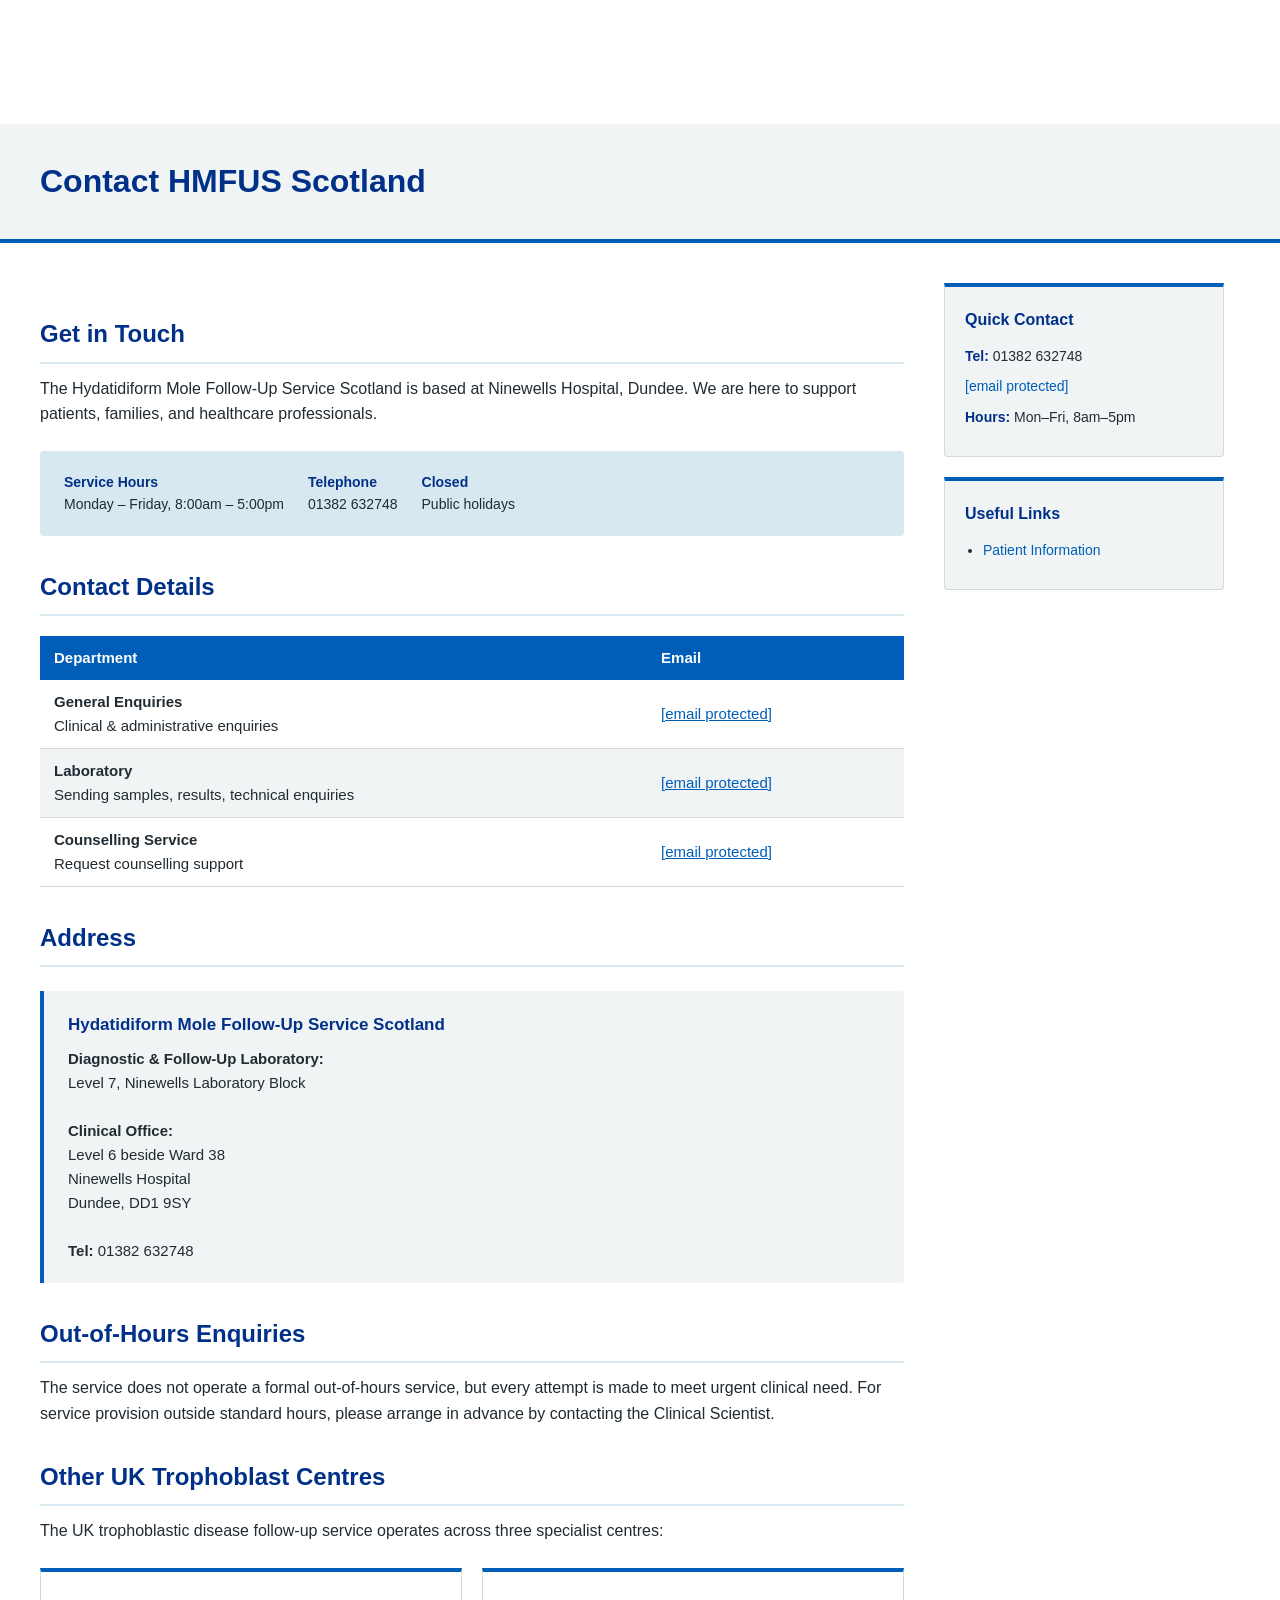
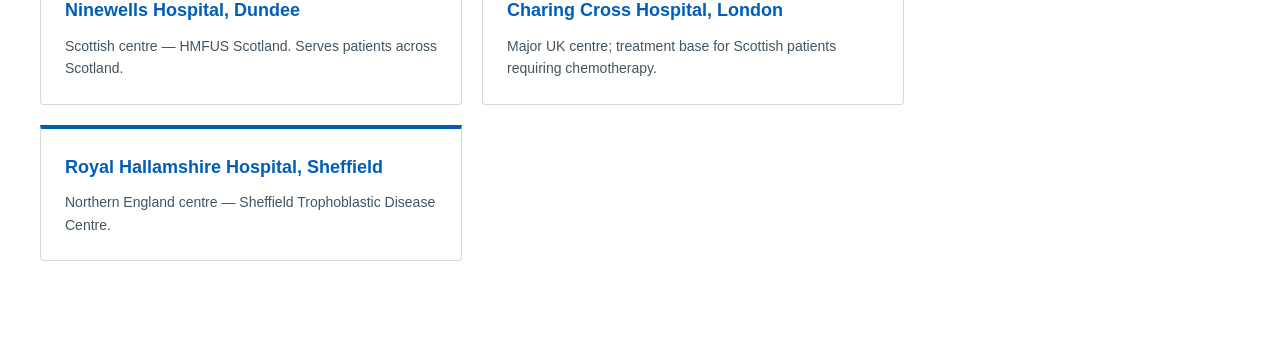
==== contact.html @ 02641c84 "Add files via upload" ====
<!DOCTYPE html>
<html lang="en">
<head>
  <meta charset="UTF-8">
  <meta name="viewport" content="width=device-width, initial-scale=1.0">
  <title>Contact Us – HMFUS Scotland</title>
  <link rel="stylesheet" href="style.css">
</head>
<body>

<div id="nhs-header-placeholder" data-page="contact.html"></div>

<div class="nhs-page-header">
  <div class="nhs-page-header__inner">
    <h1>Contact HMFUS Scotland</h1>
  </div>
</div>

<main>
  <div class="nhs-main nhs-main--two-col">

    <div>

      <h2>Get in Touch</h2>
      <p>The Hydatidiform Mole Follow-Up Service Scotland is based at Ninewells Hospital, Dundee. We are here to support patients, families, and healthcare professionals.</p>

      <div class="nhs-info-strip">
        <div class="nhs-info-strip__item"><strong>Service Hours</strong>Monday – Friday, 8:00am – 5:00pm</div>
        <div class="nhs-info-strip__item"><strong>Telephone</strong>01382 632748</div>
        <div class="nhs-info-strip__item"><strong>Closed</strong>Public holidays</div>
      </div>

      <h2>Contact Details</h2>

      <table class="nhs-table">
        <thead><tr><th>Department</th><th>Email</th></tr></thead>
        <tbody>
          <tr>
            <td><strong>General Enquiries</strong><br>Clinical &amp; administrative enquiries</td>
            <td><a href="/cdn-cgi/l/email-protection#6632273f480e0b090a03150509120a07080226080e154815050912" style="color:var(--nhs-blue)"><span class="__cf_email__" data-cfemail="3763766e195f5a585b52445458435b56595377595f441944545843">[email&#160;protected]</span></a></td>
          </tr>
          <tr>
            <td><strong>Laboratory</strong><br>Sending samples, results, technical enquiries</td>
            <td><a href="/cdn-cgi/l/email-protection#8efaeff7a0e6e3e8fbfde2efece1fceffae1fcf7cee0e6fda0fdede1fa" style="color:var(--nhs-blue)"><span class="__cf_email__" data-cfemail="e89c8991c680858e9d9b84898a879a899c879a91a886809bc69b8b879c">[email&#160;protected]</span></a></td>
          </tr>
          <tr>
            <td><strong>Counselling Service</strong><br>Request counselling support</td>
            <td><a href="/cdn-cgi/l/email-protection#0470657d2a696b6861676b716a77446a6c772a77676b70" style="color:var(--nhs-blue)"><span class="__cf_email__" data-cfemail="1c687d6532717370797f7369726f5c72746f326f7f7368">[email&#160;protected]</span></a></td>
          </tr>
        </tbody>
      </table>

      <h2>Address</h2>
      <div class="nhs-callout">
        <h4>Hydatidiform Mole Follow-Up Service Scotland</h4>
        <p>
          <strong>Diagnostic &amp; Follow-Up Laboratory:</strong><br>
          Level 7, Ninewells Laboratory Block<br><br>
          <strong>Clinical Office:</strong><br>
          Level 6 beside Ward 38<br>
          Ninewells Hospital<br>
          Dundee, DD1 9SY<br><br>
          <strong>Tel:</strong> 01382 632748
        </p>
      </div>

      <h2>Out-of-Hours Enquiries</h2>
      <p>The service does not operate a formal out-of-hours service, but every attempt is made to meet urgent clinical need. For service provision outside standard hours, please arrange in advance by contacting the Clinical Scientist.</p>

      <h2>Other UK Trophoblast Centres</h2>
      <p>The UK trophoblastic disease follow-up service operates across three specialist centres:</p>

      <div class="nhs-card-grid">
        <div class="nhs-card">
          <h3>Ninewells Hospital, Dundee</h3>
          <p>Scottish centre — HMFUS Scotland. Serves patients across Scotland.</p>
        </div>
        <div class="nhs-card">
          <h3>Charing Cross Hospital, London</h3>
          <p>Major UK centre; treatment base for Scottish patients requiring chemotherapy.</p>
        </div>
        <div class="nhs-card">
          <h3>Royal Hallamshire Hospital, Sheffield</h3>
          <p>Northern England centre — Sheffield Trophoblastic Disease Centre.</p>
        </div>
      </div>

    </div>

    <!-- SIDEBAR -->
    <aside class="nhs-sidebar">
      <div class="nhs-sidebar-box">
        <h3>Quick Contact</h3>
        <p><strong>Tel:</strong> 01382 632748</p>
        <p><a href="/cdn-cgi/l/email-protection#b1e5f0e89fd9dcdeddd4c2d2dec5ddd0dfd5f1dfd9c29fc2d2dec5"><span class="__cf_email__" data-cfemail="bfebfee691d7d2d0d3daccdcd0cbd3ded1dbffd1d7cc91ccdcd0cb">[email&#160;protected]</span></a></p>
        <p><strong>Hours:</strong> Mon–Fri, 8am–5pm</p>
      </div>
      <div class="nhs-sidebar-box">
        <h3>Useful Links</h3>
        <ul>
          <li><a href="patients.html">Patient Information</a></li>
---- style.css ----
/* NHS-style design for HMFUS */
:root {
  --nhs-blue: #005eb8;
  --nhs-dark-blue: #003087;
  --nhs-mid-blue: #0072ce;
  --nhs-light-blue: #d8e8f0;
  --nhs-green: #007f3b;
  --nhs-white: #ffffff;
  --nhs-pale-grey: #f0f4f5;
  --nhs-mid-grey: #aeb7bd;
  --nhs-dark-grey: #425563;
  --nhs-black: #212b32;
  --font: 'Frutiger', 'Arial', sans-serif;
}

* { box-sizing: border-box; margin: 0; padding: 0; }

body {
  font-family: var(--font);
  font-size: 16px;
  line-height: 1.6;
  color: var(--nhs-black);
  background: var(--nhs-white);
  padding-top: 124px; /* clears fixed hero banner + nav */
}

/* ── FIXED HEADER WRAPPER (all pages) ── */
#nhs-header-placeholder {
  position: fixed;
  top: 0;
  left: 0;
  right: 0;
  z-index: 1000;
  box-shadow: 0 2px 8px rgba(0,0,0,0.2);
}

/* ── HERO BANNER (shared across all pages) ── */
.nhs-hero-banner {
  background: var(--nhs-blue);
  color: white;
}
.nhs-hero-banner__inner {
  max-width: 1400px;
  margin: 0 auto;
  padding: 12px 24px;
  display: flex;
  align-items: center;
  gap: 20px;
}
.nhs-hero-banner__logo img {
  height: 52px;
  background: white;
  padding: 6px 10px;
  border-radius: 4px;
}
.nhs-hero-banner__title {
  display: block;
  font-size: 18px;
  font-weight: 700;
  color: white;
  text-decoration: none;
  line-height: 1.2;
  margin-bottom: 3px;
}
.nhs-hero-banner__title:hover { text-decoration: underline; }
.nhs-hero-banner__text p {
  font-size: 13px;
  opacity: 0.85;
  margin: 0;
}
.nhs-hero-banner__contact {
  margin-left: auto;
  text-align: right;
  font-size: 13px;
  opacity: 0.9;
  white-space: nowrap;
}
.nhs-hero-banner__contact a { color: white; text-decoration: none; }
.nhs-hero-banner__contact a:hover { text-decoration: underline; }

/* ── NAV ── */
.nhs-nav {
  background: var(--nhs-dark-blue);
}
.nhs-nav__inner {
  max-width: 1200px;
  margin: 0 auto;
  padding: 0 24px;
  display: flex;
  flex-wrap: wrap;
  gap: 0;
}
.nhs-nav a {
  color: white;
  text-decoration: none;
  font-size: 15px;
  font-weight: 600;
  padding: 12px 16px;
  display: inline-block;
  border-bottom: 4px solid transparent;
  transition: background 0.15s, border-color 0.15s;
}
.nhs-nav a:hover {
  background: rgba(255,255,255,0.1);
  border-bottom-color: rgba(255,255,255,0.5);
}
.nhs-nav a.active {
  background: rgba(255,255,255,0.15);
  border-bottom-color: white;
}

/* Sub-nav for inner pages */
.nhs-subnav {
  background: var(--nhs-light-blue);
  border-bottom: 2px solid var(--nhs-blue);
}
/* Pages with a subnav need extra padding to clear it (~44px subnav height) */
.nhs-subnav + .nhs-breadcrumb,
.nhs-subnav ~ .nhs-breadcrumb {
  margin-top: 44px;
}
.nhs-subnav__inner {
  max-width: 1200px;
  margin: 0 auto;
  padding: 0 24px;
  display: flex;
  flex-wrap: wrap;
}
.nhs-subnav a {
  color: var(--nhs-dark-blue);
  text-decoration: none;
  font-size: 14px;
  font-weight: 600;
  padding: 10px 14px;
  display: inline-block;
  border-bottom: 3px solid transparent;
}
.nhs-subnav a:hover { border-bottom-color: var(--nhs-blue); }
.nhs-subnav a.active { border-bottom-color: var(--nhs-blue); color: var(--nhs-blue); }

/* ── HERO BANNER ── */
.nhs-hero {
  background: var(--nhs-blue);
  color: white;
  padding: 48px 24px;
}
.nhs-hero__inner {
  max-width: 1200px;
  margin: 0 auto;
  display: grid;
  grid-template-columns: 1fr auto;
  gap: 32px;
  align-items: center;
}
.nhs-hero h1 {
  font-size: 36px;
  font-weight: 700;
  line-height: 1.2;
  margin-bottom: 12px;
}
.nhs-hero p {
  font-size: 18px;
  opacity: 0.9;
  max-width: 600px;
}
.nhs-hero__logo-box img {
  max-width: 240px;
  background: white;
  padding: 12px;
  border-radius: 4px;
}

/* ── PAGE CONTENT ── */
.nhs-page-header {
  background: var(--nhs-pale-grey);
  border-bottom: 4px solid var(--nhs-blue);
  padding: 32px 24px;
}
.nhs-page-header__inner {
  max-width: 1200px;
  margin: 0 auto;
}
.nhs-page-header h1 {
  font-size: 32px;
  color: var(--nhs-dark-blue);
  font-weight: 700;
}

.nhs-breadcrumb {
  background: var(--nhs-white);
  border-bottom: 1px solid #d8d8d8;
  padding: 8px 24px;
  font-size: 14px;
}
.nhs-breadcrumb__inner {
  max-width: 1200px;
  margin: 0 auto;
}
.nhs-breadcrumb a { color: var(--nhs-blue); text-decoration: none; }
.nhs-breadcrumb a:hover { text-decoration: underline; }
.nhs-breadcrumb span { color: var(--nhs-dark-grey); margin: 0 6px; }

/* ── MAIN LAYOUT ── */
.nhs-main {
  max-width: 1200px;
  margin: 0 auto;
  padding: 40px 16px 64px 0;
}
.nhs-main--two-col {
  display: grid;
  grid-template-columns: 1fr 280px;
  gap: 40px;
}
.nhs-sidebar {
  position: sticky;
  top: 24px;
  align-self: start;
}

/* ── CONTENT ELEMENTS ── */
.nhs-main h2 {
  font-size: 24px;
  color: var(--nhs-dark-blue);
  font-weight: 700;
  margin: 32px 0 12px;
  padding-bottom: 8px;
  border-bottom: 2px solid var(--nhs-light-blue);
}
.nhs-main h3 {
  font-size: 20px;
  color: var(--nhs-dark-blue);
  font-weight: 700;
  margin: 24px 0 10px;
}
.nhs-main h4 {
  font-size: 17px;
  font-weight: 700;
  margin: 20px 0 8px;
}
.nhs-main p { margin-bottom: 16px; }
.nhs-main ul, .nhs-main ol {
  margin: 0 0 16px 24px;
}
.nhs-main li { margin-bottom: 6px; }

/* ── CARDS ── */
.nhs-card-grid {
  display: grid;
  grid-template-columns: repeat(auto-fill, minmax(280px, 1fr));
  gap: 20px;
  margin: 24px 0;
}
.nhs-card {
  background: var(--nhs-white);
  border: 1px solid #d8d8d8;
  border-top: 4px solid var(--nhs-blue);
  padding: 24px;
  border-radius: 0 0 4px 4px;
  text-decoration: none;
  color: inherit;
  display: block;
  transition: box-shadow 0.2s;
}
.nhs-card:hover { box-shadow: 0 4px 16px rgba(0,0,0,0.12); }
.nhs-card h3 {
  color: var(--nhs-blue);
  font-size: 18px;
  margin: 0 0 10px;
  border: none;
  padding: 0;
}
.nhs-card p { font-size: 14px; margin: 0; color: var(--nhs-dark-grey); }
.nhs-card .nhs-card__arrow {
  display: inline-block;
  margin-top: 12px;
  color: var(--nhs-blue);
  font-weight: 700;
  font-size: 14px;
}
.nhs-card__icon {
  width: 40px;
  height: 40px;
  background: var(--nhs-light-blue);
  border-radius: 50%;
  display: flex;
  align-items: center;
  justify-content: center;
  margin-bottom: 16px;
  font-size: 20px;
}

/* ── CALLOUT BOXES ── */
.nhs-callout {
  background: var(--nhs-pale-grey);
  border-left: 4px solid var(--nhs-blue);
  padding: 20px 24px;
  margin: 24px 0;
  border-radius: 0 4px 4px 0;
}
.nhs-callout--green { border-left-color: var(--nhs-green); }
.nhs-callout--yellow { border-left-color: #ffb81c; }
.nhs-callout h4 { margin: 0 0 8px; color: var(--nhs-dark-blue); }
.nhs-callout p { margin: 0; font-size: 15px; }

/* ── INFO STRIP ── */
.nhs-info-strip {
  background: var(--nhs-light-blue);
  padding: 20px 24px;
  margin: 24px 0;
  border-radius: 4px;
  display: flex;
  gap: 24px;
  flex-wrap: wrap;
}
.nhs-info-strip__item {
  font-size: 14px;
}
.nhs-info-strip__item strong { display: block; color: var(--nhs-dark-blue); }

/* ── TABLE ── */
.nhs-table { width: 100%; border-collapse: collapse; margin: 20px 0; font-size: 15px; }
.nhs-table th {
  background: var(--nhs-blue);
  color: white;
  text-align: left;
  padding: 10px 14px;
  font-weight: 600;
}
.nhs-table td { padding: 10px 14px; border-bottom: 1px solid #d8d8d8; }
.nhs-table tr:nth-child(even) td { background: var(--nhs-pale-grey); }

/* ── IMAGES ── */
.nhs-image-block {
  margin: 24px 0;
  text-align: center;
}
.nhs-image-block img {
  max-width: 100%;
  border: 1px solid #d8d8d8;
  border-radius: 4px;
}
.nhs-image-block figcaption {
  font-size: 13px;
  color: var(--nhs-dark-grey);
  margin-top: 8px;
  font-style: italic;
}
.nhs-image-row {
  display: flex;
  gap: 16px;
  margin: 24px 0;
  justify-content: center;
  flex-wrap: wrap;
}
.nhs-image-row figure {
  flex: 1;
  min-width: 220px;
  max-width: 320px;
  text-align: center;
}
.nhs-image-row img {
  width: 100%;
  border: 1px solid #d8d8d8;
  border-radius: 4px;
}
.nhs-image-row figcaption { font-size: 13px; color: var(--nhs-dark-grey); font-style: italic; margin-top: 6px; }

/* ── SIDEBAR WIDGETS ── */
.nhs-sidebar-box {
  background: var(--nhs-pale-grey);
  border: 1px solid #d8d8d8;
  border-top: 4px solid var(--nhs-blue);
  padding: 20px;
  margin-bottom: 20px;
  border-radius: 0 0 4px 4px;
}
.nhs-sidebar-box h3 {
  font-size: 16px;
  color: var(--nhs-dark-blue);
  margin: 0 0 12px;
  border: none;
  padding: 0;
}
.nhs-sidebar-box ul { margin: 0; padding-left: 18px; }
.nhs-sidebar-box li { font-size: 14px; margin-bottom: 8px; }
.nhs-sidebar-box a { color: var(--nhs-blue); text-decoration: none; }
.nhs-sidebar-box a:hover { text-decoration: underline; }
.nhs-sidebar-box p { font-size: 14px; margin-bottom: 8px; }
.nhs-sidebar-box strong { color: var(--nhs-dark-blue); }

/* ── FAQ ACCORDION ── */
.nhs-faq { margin: 16px 0; }
.nhs-faq details {
  border: 1px solid #d8d8d8;
  border-radius: 4px;
  margin-bottom: 8px;
  overflow: hidden;
}
.nhs-faq summary {
  background: var(--nhs-pale-grey);
  padding: 14px 20px;
  cursor: pointer;
  font-weight: 600;
  font-size: 15px;
  color: var(--nhs-dark-blue);
  list-style: none;
  display: flex;
  justify-content: space-between;
  align-items: center;
}
.nhs-faq summary::after { content: '+'; font-size: 20px; color: var(--nhs-blue); }
.nhs-faq details[open] summary::after { content: '−'; }
.nhs-faq summary:hover { background: var(--nhs-light-blue); }
.nhs-faq .faq-answer { padding: 16px 20px; font-size: 15px; }
.nhs-faq .faq-answer p { margin-bottom: 10px; }
.nhs-faq .faq-answer ul { padding-left: 20px; }

/* ── PAGE-ON-PAGE NAV ── */
.nhs-contents {
  background: var(--nhs-pale-grey);
  border: 1px solid #d8d8d8;
  padding: 20px 24px;
  margin-bottom: 32px;
  border-radius: 4px;
  display: inline-block;
  min-width: 280px;
}
.nhs-contents h2 { font-size: 16px; margin: 0 0 10px; border: none; padding: 0; }
.nhs-contents ol { padding-left: 20px; margin: 0; }
.nhs-contents li { font-size: 14px; margin-bottom: 5px; }
.nhs-contents a { color: var(--nhs-blue); text-decoration: none; }
.nhs-contents a:hover { text-decoration: underline; }

/* ── FOOTER ── */
.nhs-footer {
  background: var(--nhs-dark-blue);
  color: white;
  padding: 40px 24px 24px;
  margin-top: 0;
}
.nhs-footer__inner {
  max-width: 1200px;
  margin: 0 auto;
  display: grid;
  grid-template-columns: repeat(auto-fill, minmax(220px, 1fr));
  gap: 32px;
  margin-bottom: 32px;
}
.nhs-footer h4 { font-size: 14px; text-transform: uppercase; letter-spacing: 0.05em; opacity: 0.7; margin-bottom: 12px; }
.nhs-footer p { font-size: 14px; opacity: 0.85; line-height: 1.6; margin-bottom: 6px; }
.nhs-footer a { color: white; font-size: 14px; text-decoration: none; opacity: 0.85; display: block; margin-bottom: 6px; }
.nhs-footer a:hover { opacity: 1; text-decoration: underline; }
.nhs-footer__bottom {
  border-top: 1px solid rgba(255,255,255,0.2);
  padding-top: 16px;
  font-size: 13px;
  opacity: 0.6;
  max-width: 1200px;
  margin: 0 auto;
}

/* ── TAGS ── */
.nhs-tag {
  display: inline-block;
  background: var(--nhs-blue);
  color: white;
  font-size: 12px;
  font-weight: 700;
  padding: 2px 10px;
  border-radius: 2px;
  text-transform: uppercase;
  letter-spacing: 0.05em;
  margin-right: 8px;
}
.nhs-tag--green { background: var(--nhs-green); }

/* ── RESPONSIVE ── */
@media (max-width: 768px) {
  .nhs-hero__inner { grid-template-columns: 1fr; }
  .nhs-hero__logo-box { display: none; }
  .nhs-main--two-col { grid-template-columns: 1fr; }
  .nhs-sidebar { position: static; }
  .nhs-hero h1 { font-size: 26px; }
  .nhs-header__inner { flex-direction: column; align-items: flex-start; }
  .nhs-header__contact { text-align: left; }
}
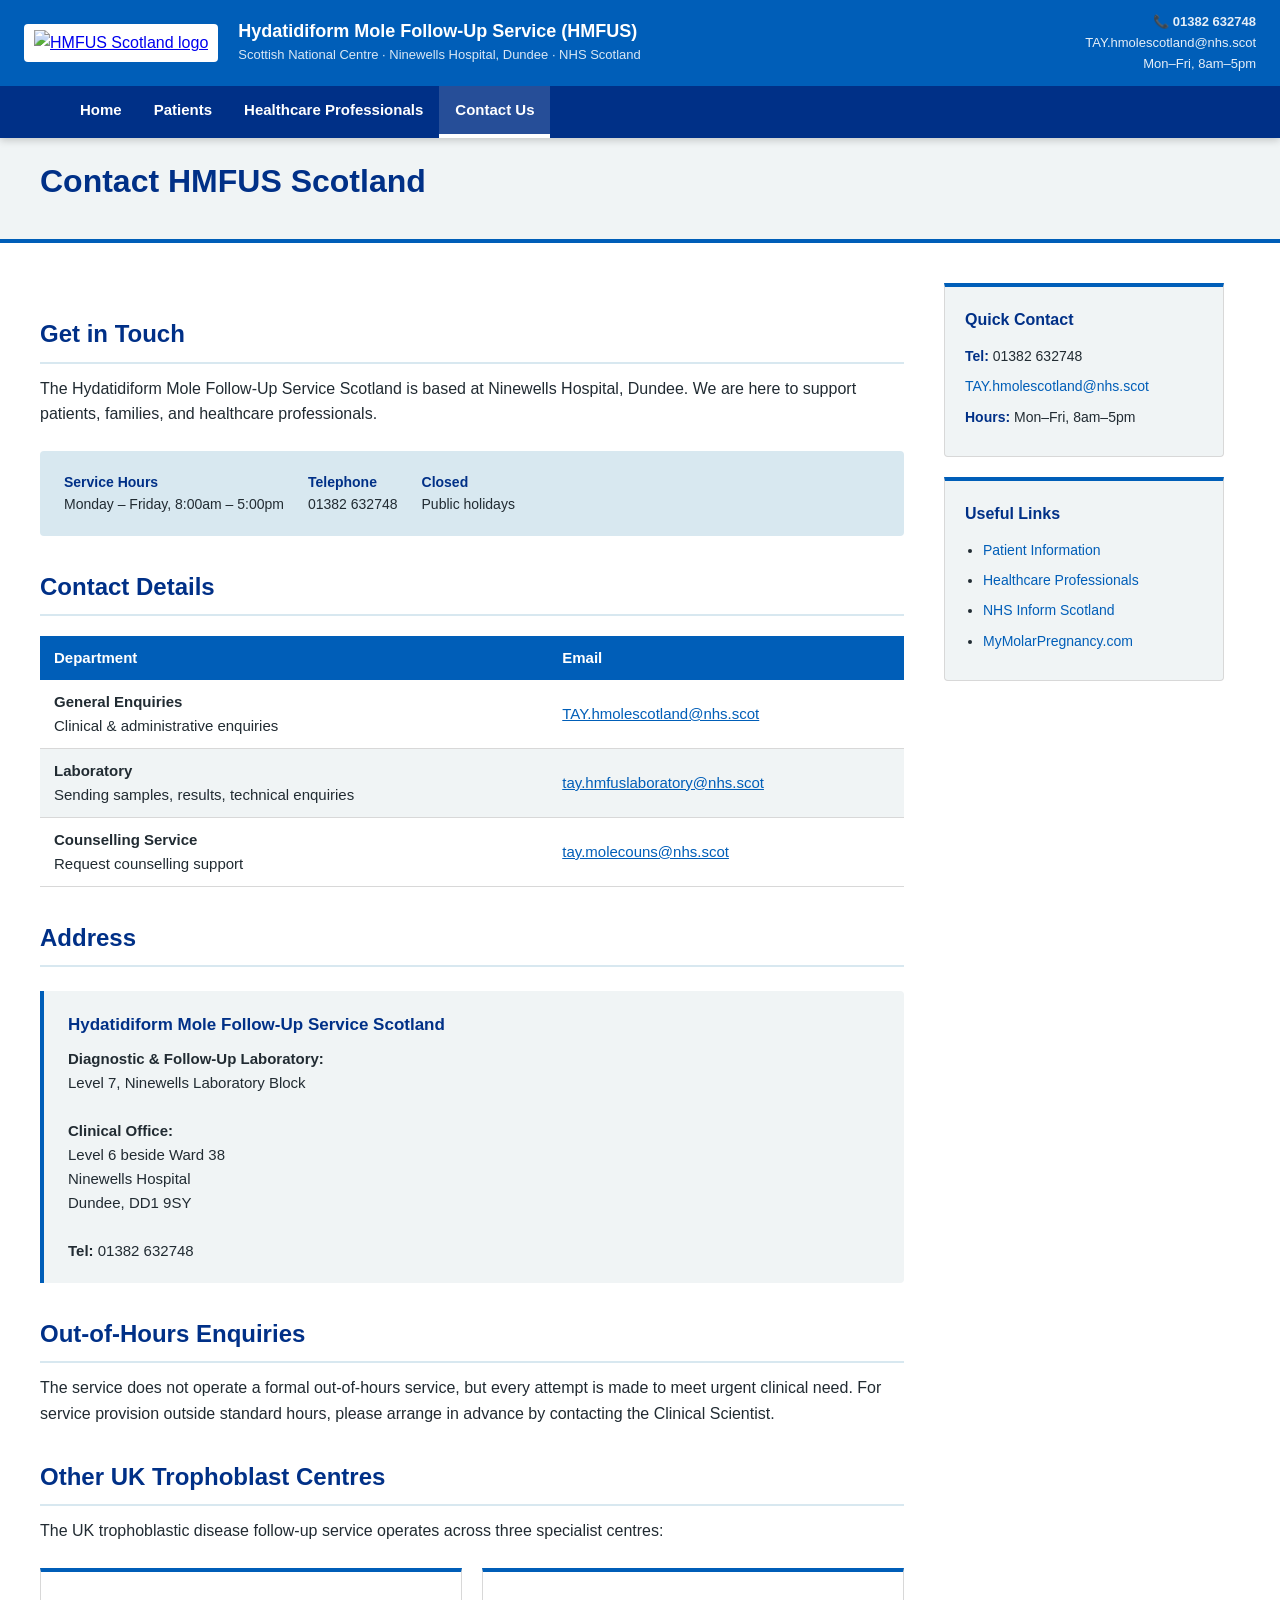
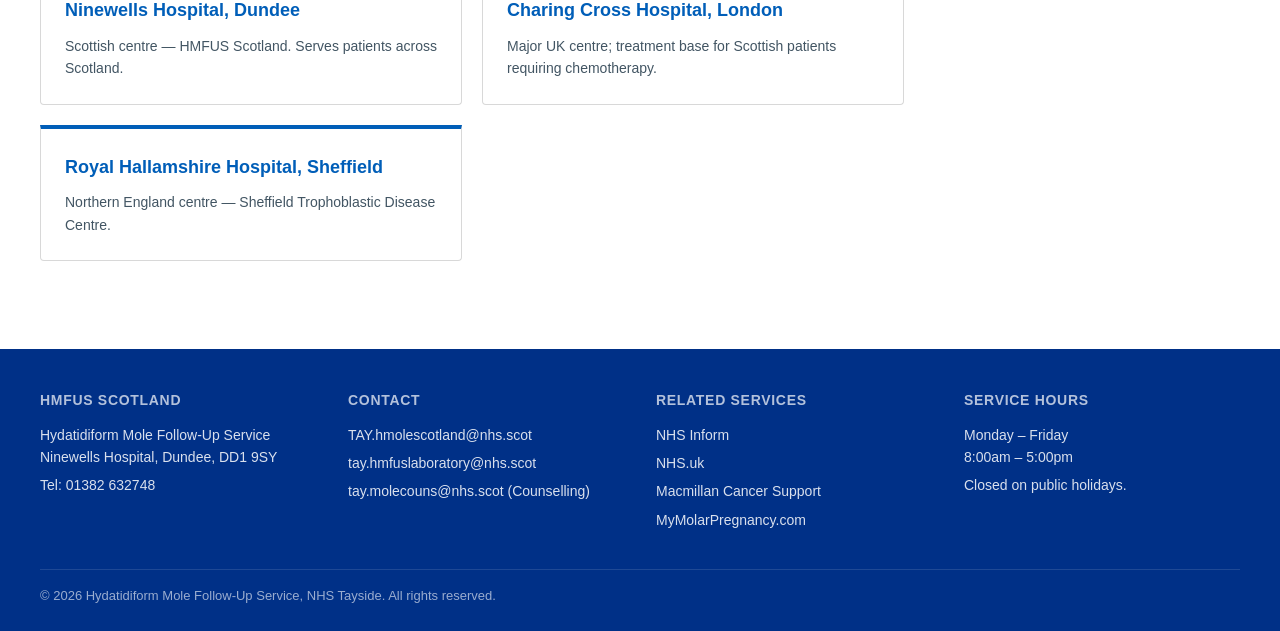
==== commit c9d1f017: "Rename contact (1).html to contact.html" ====
--- a/contact.html
+++ b/contact.html
@@ -25,27 +25,26 @@
       <p>The Hydatidiform Mole Follow-Up Service Scotland is based at Ninewells Hospital, Dundee. We are here to support patients, families, and healthcare professionals.</p>
 
       <div class="nhs-info-strip">
-        <div class="nhs-info-strip__item"><strong>Service Hours</strong>Monday – Friday, 8:00am – 5:00pm</div>
-        <div class="nhs-info-strip__item"><strong>Telephone</strong>01382 632748</div>
-        <div class="nhs-info-strip__item"><strong>Closed</strong>Public holidays</div>
+        <div class="nhs-info-strip__item"><strong>Service Hours</strong> Monday – Friday, 8:00am – 5:00pm</div>
+        <div class="nhs-info-strip__item"><strong>Telephone</strong> 01382 632748</div>
+        <div class="nhs-info-strip__item"><strong>Closed</strong> Public holidays</div>
       </div>
 
       <h2>Contact Details</h2>
-
       <table class="nhs-table">
         <thead><tr><th>Department</th><th>Email</th></tr></thead>
         <tbody>
           <tr>
             <td><strong>General Enquiries</strong><br>Clinical &amp; administrative enquiries</td>
-            <td><a href="/cdn-cgi/l/email-protection#6632273f480e0b090a03150509120a07080226080e154815050912" style="color:var(--nhs-blue)"><span class="__cf_email__" data-cfemail="3763766e195f5a585b52445458435b56595377595f441944545843">[email&#160;protected]</span></a></td>
+            <td><a href="mailto:TAY.hmolescotland@nhs.scot" style="color:var(--nhs-blue)">TAY.hmolescotland@nhs.scot</a></td>
           </tr>
           <tr>
             <td><strong>Laboratory</strong><br>Sending samples, results, technical enquiries</td>
-            <td><a href="/cdn-cgi/l/email-protection#8efaeff7a0e6e3e8fbfde2efece1fceffae1fcf7cee0e6fda0fdede1fa" style="color:var(--nhs-blue)"><span class="__cf_email__" data-cfemail="e89c8991c680858e9d9b84898a879a899c879a91a886809bc69b8b879c">[email&#160;protected]</span></a></td>
+            <td><a href="mailto:tay.hmfuslaboratory@nhs.scot" style="color:var(--nhs-blue)">tay.hmfuslaboratory@nhs.scot</a></td>
           </tr>
           <tr>
             <td><strong>Counselling Service</strong><br>Request counselling support</td>
-            <td><a href="/cdn-cgi/l/email-protection#0470657d2a696b6861676b716a77446a6c772a77676b70" style="color:var(--nhs-blue)"><span class="__cf_email__" data-cfemail="1c687d6532717370797f7369726f5c72746f326f7f7368">[email&#160;protected]</span></a></td>
+            <td><a href="mailto:tay.molecouns@nhs.scot" style="color:var(--nhs-blue)">tay.molecouns@nhs.scot</a></td>
           </tr>
         </tbody>
       </table>
@@ -69,7 +68,6 @@
 
       <h2>Other UK Trophoblast Centres</h2>
       <p>The UK trophoblastic disease follow-up service operates across three specialist centres:</p>
-
       <div class="nhs-card-grid">
         <div class="nhs-card">
           <h3>Ninewells Hospital, Dundee</h3>
@@ -87,16 +85,28 @@
 
     </div>
 
-    <!-- SIDEBAR -->
     <aside class="nhs-sidebar">
       <div class="nhs-sidebar-box">
         <h3>Quick Contact</h3>
         <p><strong>Tel:</strong> 01382 632748</p>
-        <p><a href="/cdn-cgi/l/email-protection#b1e5f0e89fd9dcdeddd4c2d2dec5ddd0dfd5f1dfd9c29fc2d2dec5"><span class="__cf_email__" data-cfemail="bfebfee691d7d2d0d3daccdcd0cbd3ded1dbffd1d7cc91ccdcd0cb">[email&#160;protected]</span></a></p>
+        <p><a href="mailto:TAY.hmolescotland@nhs.scot">TAY.hmolescotland@nhs.scot</a></p>
         <p><strong>Hours:</strong> Mon–Fri, 8am–5pm</p>
       </div>
       <div class="nhs-sidebar-box">
         <h3>Useful Links</h3>
         <ul>
           <li><a href="patients.html">Patient Information</a></li>
-          +          <li><a href="professionals.html">Healthcare Professionals</a></li>
+          <li><a href="https://www.nhsinform.scot/illnesses-and-conditions/pregnancy-and-childbirth/losing-a-baby/molar-pregnancy/" target="_blank">NHS Inform Scotland</a></li>
+          <li><a href="https://mymolarpregnancy.com/" target="_blank">MyMolarPregnancy.com</a></li>
+        </ul>
+      </div>
+    </aside>
+
+  </div>
+</main>
+
+<div id="nhs-footer-placeholder"></div>
+<script src="components.js"></script>
+</body>
+</html>
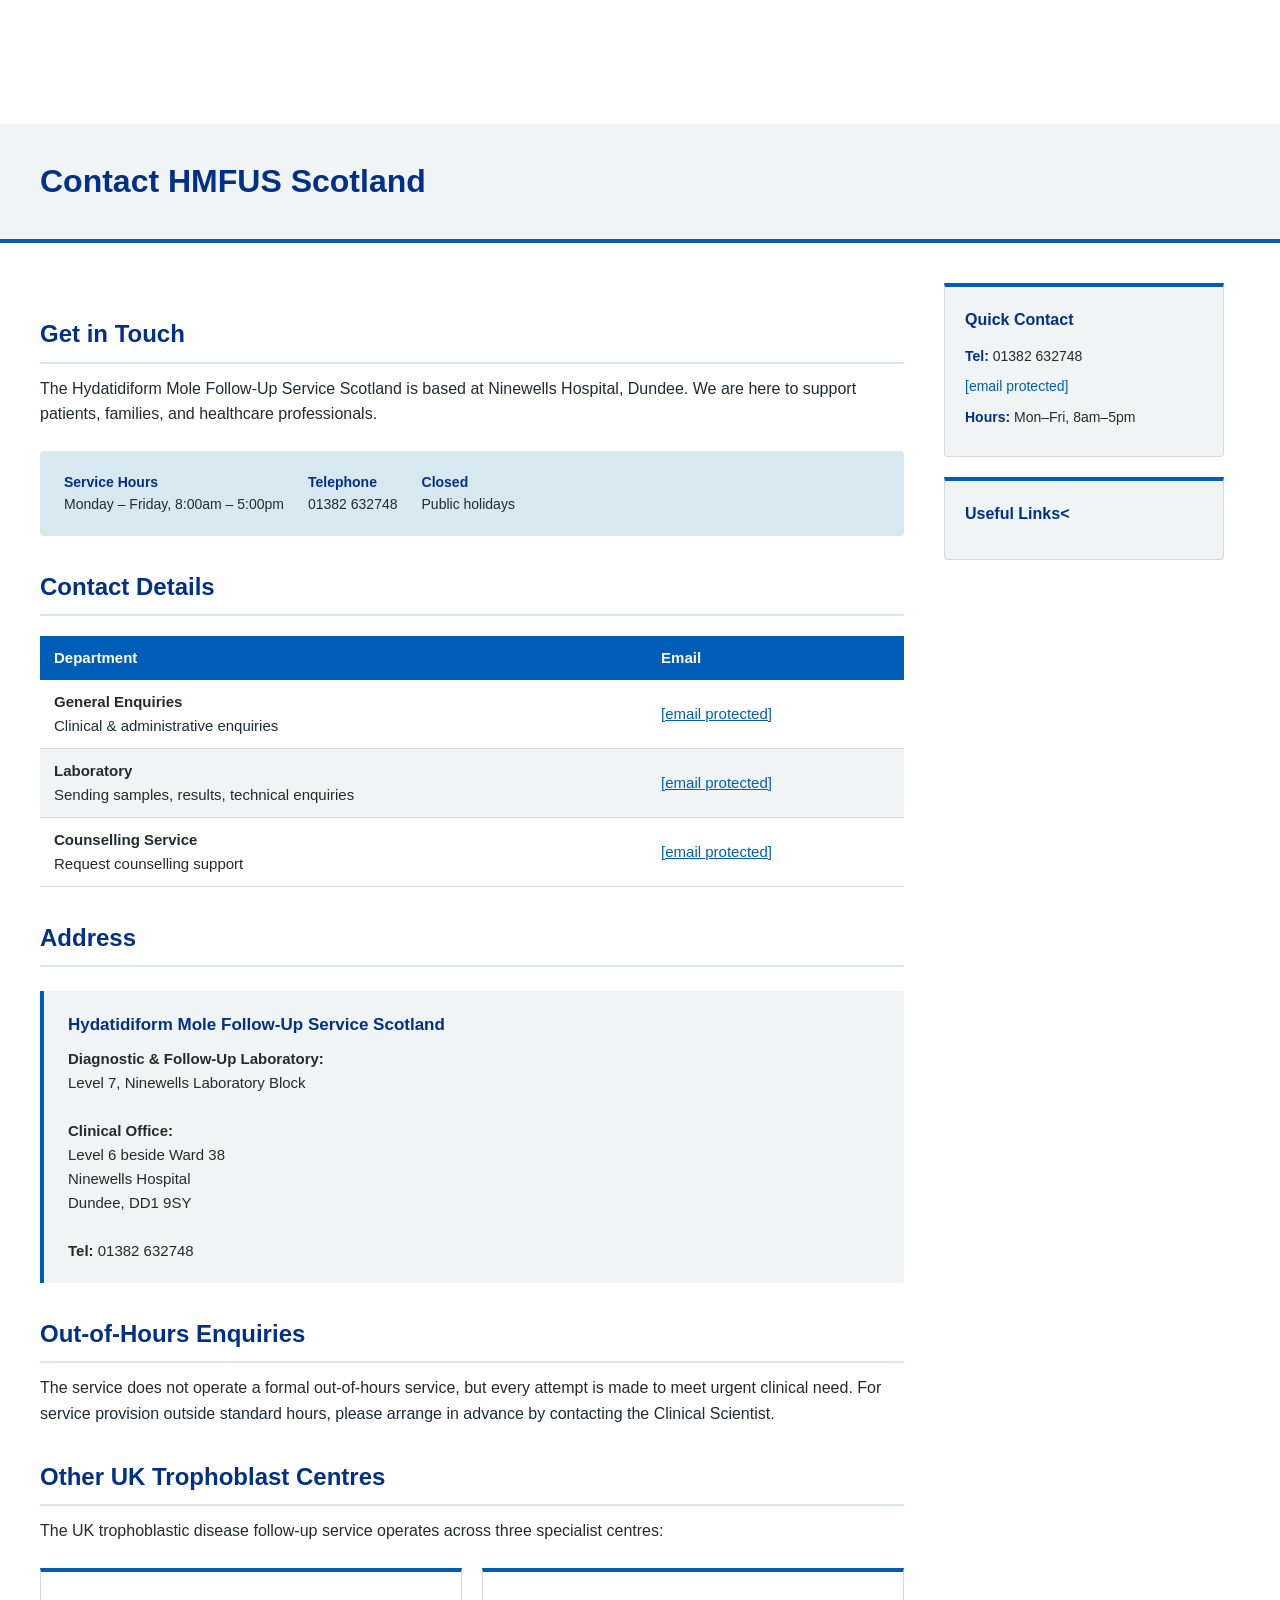
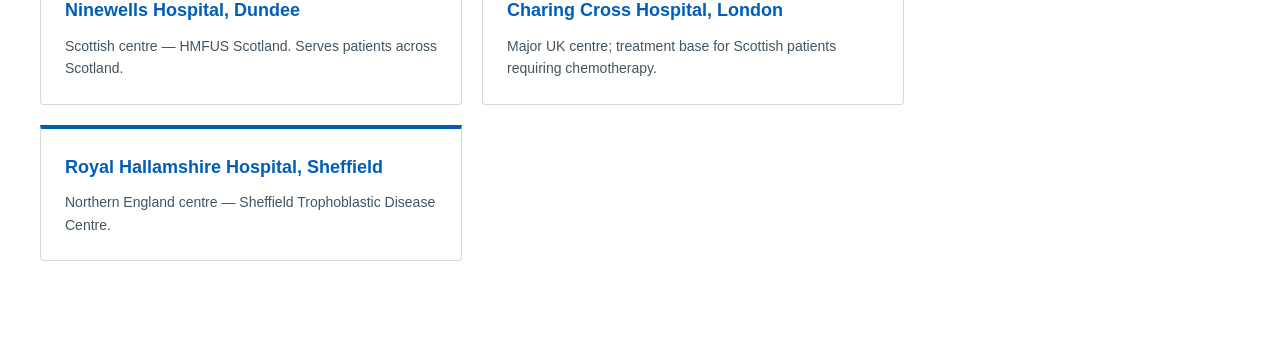
==== commit 04ae2200: "Add files via upload" ====
--- a/contact.html
+++ b/contact.html
@@ -21,7 +21,7 @@
 
     <div>
 
-      <h2>Get in Touch</h2>
+      <h2 id="get-in-touch">Get in Touch</h2>
       <p>The Hydatidiform Mole Follow-Up Service Scotland is based at Ninewells Hospital, Dundee. We are here to support patients, families, and healthcare professionals.</p>
 
       <div class="nhs-info-strip">
@@ -36,20 +36,20 @@
         <tbody>
           <tr>
             <td><strong>General Enquiries</strong><br>Clinical &amp; administrative enquiries</td>
-            <td><a href="mailto:TAY.hmolescotland@nhs.scot" style="color:var(--nhs-blue)">TAY.hmolescotland@nhs.scot</a></td>
+            <td><a href="/cdn-cgi/l/email-protection#7b2f3a2255131614171e0818140f171a151f3b151308550818140f" style="color:var(--nhs-blue)"><span class="__cf_email__" data-cfemail="5501140c7b3d383a393026363a2139343b31153b3d267b26363a21">[email&#160;protected]</span></a></td>
           </tr>
           <tr>
             <td><strong>Laboratory</strong><br>Sending samples, results, technical enquiries</td>
-            <td><a href="mailto:tay.hmfuslaboratory@nhs.scot" style="color:var(--nhs-blue)">tay.hmfuslaboratory@nhs.scot</a></td>
+            <td><a href="/cdn-cgi/l/email-protection#f0849189de989d9685839c91929f8291849f8289b09e9883de83939f84" style="color:var(--nhs-blue)"><span class="__cf_email__" data-cfemail="1561746c3b7d787360667974777a6774617a676c557b7d663b66767a61">[email&#160;protected]</span></a></td>
           </tr>
           <tr>
             <td><strong>Counselling Service</strong><br>Request counselling support</td>
-            <td><a href="mailto:tay.molecouns@nhs.scot" style="color:var(--nhs-blue)">tay.molecouns@nhs.scot</a></td>
+            <td><a href="/cdn-cgi/l/email-protection#8efaeff7a0e3e1e2ebede1fbe0fdcee0e6fda0fdede1fa" style="color:var(--nhs-blue)"><span class="__cf_email__" data-cfemail="82f6e3fbacefedeee7e1edf7ecf1c2eceaf1acf1e1edf6">[email&#160;protected]</span></a></td>
           </tr>
         </tbody>
       </table>
 
-      <h2>Address</h2>
+      <h2 id="address">Address</h2>
       <div class="nhs-callout">
         <h4>Hydatidiform Mole Follow-Up Service Scotland</h4>
         <p>
@@ -66,7 +66,7 @@
       <h2>Out-of-Hours Enquiries</h2>
       <p>The service does not operate a formal out-of-hours service, but every attempt is made to meet urgent clinical need. For service provision outside standard hours, please arrange in advance by contacting the Clinical Scientist.</p>
 
-      <h2>Other UK Trophoblast Centres</h2>
+      <h2 id="other-centres">Other UK Trophoblast Centres</h2>
       <p>The UK trophoblastic disease follow-up service operates across three specialist centres:</p>
       <div class="nhs-card-grid">
         <div class="nhs-card">
@@ -89,24 +89,8 @@
       <div class="nhs-sidebar-box">
         <h3>Quick Contact</h3>
         <p><strong>Tel:</strong> 01382 632748</p>
-        <p><a href="mailto:TAY.hmolescotland@nhs.scot">TAY.hmolescotland@nhs.scot</a></p>
+        <p><a href="/cdn-cgi/l/email-protection#4b1f0a1265232624272e3828243f272a252f0b252338653828243f"><span class="__cf_email__" data-cfemail="1541544c3b7d787a797066767a6179747b71557b7d663b66767a61">[email&#160;protected]</span></a></p>
         <p><strong>Hours:</strong> Mon–Fri, 8am–5pm</p>
       </div>
       <div class="nhs-sidebar-box">
-        <h3>Useful Links</h3>
-        <ul>
-          <li><a href="patients.html">Patient Information</a></li>
-          <li><a href="professionals.html">Healthcare Professionals</a></li>
-          <li><a href="https://www.nhsinform.scot/illnesses-and-conditions/pregnancy-and-childbirth/losing-a-baby/molar-pregnancy/" target="_blank">NHS Inform Scotland</a></li>
-          <li><a href="https://mymolarpregnancy.com/" target="_blank">MyMolarPregnancy.com</a></li>
-        </ul>
-      </div>
-    </aside>
-
-  </div>
-</main>
-
-<div id="nhs-footer-placeholder"></div>
-<script src="components.js"></script>
-</body>
-</html>
+        <h3>Useful Links<
--- a/style.css
+++ b/style.css
@@ -77,6 +77,11 @@
 }
 .nhs-hero-banner__contact a { color: white; text-decoration: none; }
 .nhs-hero-banner__contact a:hover { text-decoration: underline; }
+.nhs-hero-banner__logo-right img {
+  height: 60px;
+  width: auto;
+  margin-left: 16px;
+}
 
 /* ── NAV ── */
 .nhs-nav {
@@ -108,6 +113,56 @@
   background: rgba(255,255,255,0.15);
   border-bottom-color: white;
 }
+/* ── NAV DROPDOWNS ── */
+.nhs-nav__item {
+  position: relative;
+  display: inline-block;
+}
+.nhs-nav__item > a {
+  display: flex;
+  align-items: center;
+  gap: 4px;
+}
+.nav-arrow {
+  font-size: 11px;
+  opacity: 0.7;
+  transition: transform 0.2s;
+}
+.nhs-nav__item:hover .nav-arrow {
+  transform: rotate(180deg);
+}
+.nhs-nav__dropdown {
+  display: none;
+  position: absolute;
+  top: 100%;
+  left: 0;
+  min-width: 220px;
+  background: var(--nhs-dark-blue);
+  box-shadow: 0 4px 12px rgba(0,0,0,0.25);
+  z-index: 2000;
+  border-top: 2px solid rgba(255,255,255,0.2);
+}
+.nhs-nav__item:hover .nhs-nav__dropdown {
+  display: block;
+}
+.nhs-nav__dropdown a {
+  display: block;
+  padding: 10px 16px;
+  color: rgba(255,255,255,0.9);
+  text-decoration: none;
+  font-size: 14px;
+  font-weight: 400;
+  border-bottom: 1px solid rgba(255,255,255,0.08);
+  border-left: 3px solid transparent;
+  transition: background 0.12s, border-color 0.12s;
+  white-space: nowrap;
+}
+.nhs-nav__dropdown a:hover {
+  background: rgba(255,255,255,0.12);
+  border-left-color: white;
+  color: white;
+}
+
 
 /* Sub-nav for inner pages */
 .nhs-subnav {
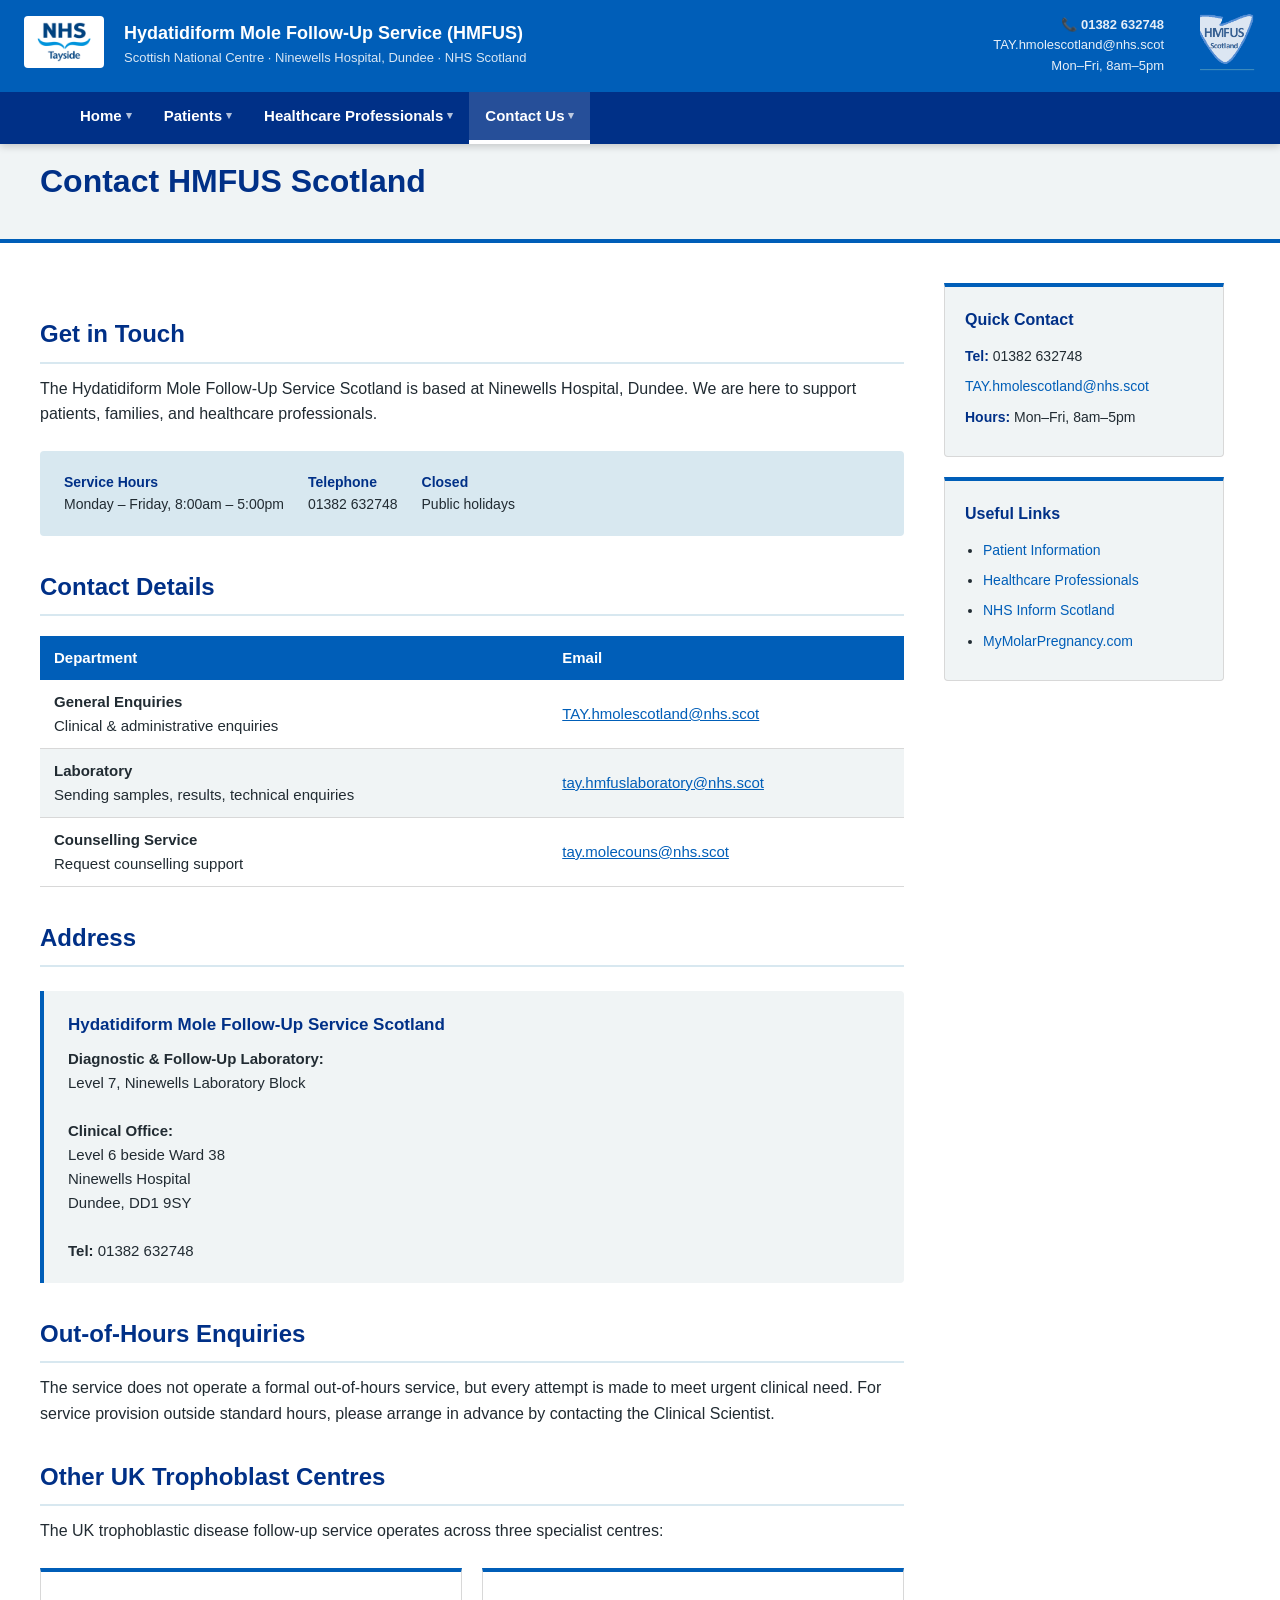
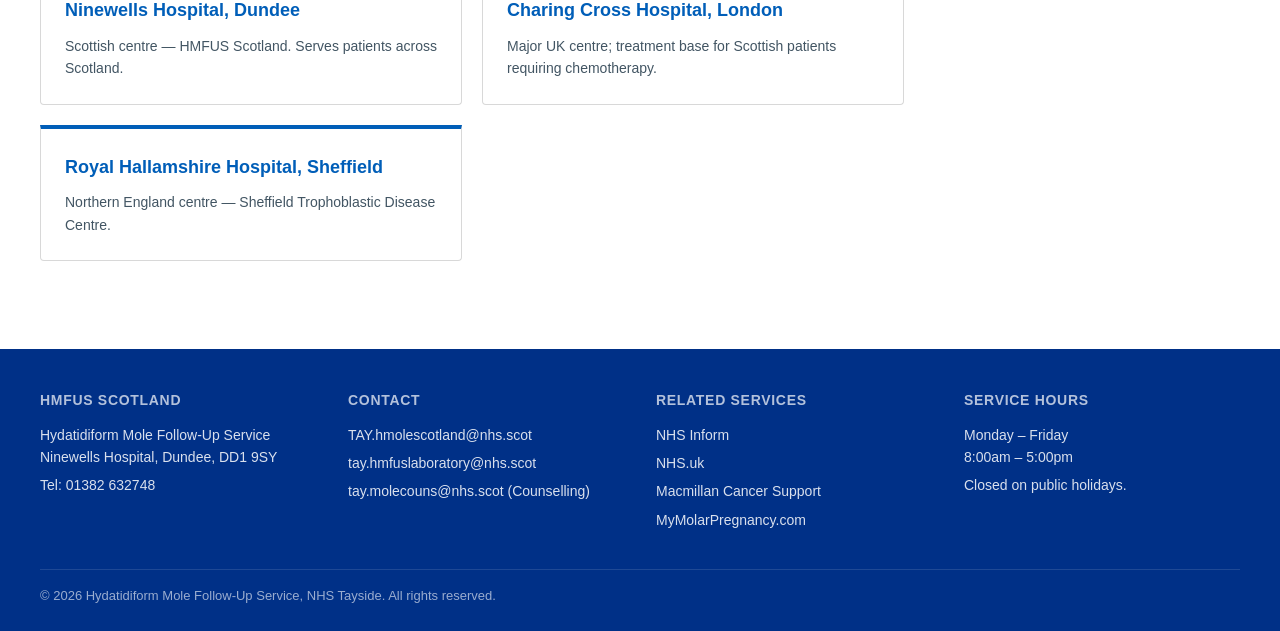
==== commit 9ec085f6: "Add files via upload" ====
--- a/contact.html
+++ b/contact.html
@@ -21,7 +21,7 @@
 
     <div>
 
-      <h2 id="get-in-touch">Get in Touch</h2>
+      <h2>Get in Touch</h2>
       <p>The Hydatidiform Mole Follow-Up Service Scotland is based at Ninewells Hospital, Dundee. We are here to support patients, families, and healthcare professionals.</p>
 
       <div class="nhs-info-strip">
@@ -36,20 +36,20 @@
         <tbody>
           <tr>
             <td><strong>General Enquiries</strong><br>Clinical &amp; administrative enquiries</td>
-            <td><a href="/cdn-cgi/l/email-protection#7b2f3a2255131614171e0818140f171a151f3b151308550818140f" style="color:var(--nhs-blue)"><span class="__cf_email__" data-cfemail="5501140c7b3d383a393026363a2139343b31153b3d267b26363a21">[email&#160;protected]</span></a></td>
+            <td><a href="mailto:TAY.hmolescotland@nhs.scot" style="color:var(--nhs-blue)">TAY.hmolescotland@nhs.scot</a></td>
           </tr>
           <tr>
             <td><strong>Laboratory</strong><br>Sending samples, results, technical enquiries</td>
-            <td><a href="/cdn-cgi/l/email-protection#f0849189de989d9685839c91929f8291849f8289b09e9883de83939f84" style="color:var(--nhs-blue)"><span class="__cf_email__" data-cfemail="1561746c3b7d787360667974777a6774617a676c557b7d663b66767a61">[email&#160;protected]</span></a></td>
+            <td><a href="mailto:tay.hmfuslaboratory@nhs.scot" style="color:var(--nhs-blue)">tay.hmfuslaboratory@nhs.scot</a></td>
           </tr>
           <tr>
             <td><strong>Counselling Service</strong><br>Request counselling support</td>
-            <td><a href="/cdn-cgi/l/email-protection#8efaeff7a0e3e1e2ebede1fbe0fdcee0e6fda0fdede1fa" style="color:var(--nhs-blue)"><span class="__cf_email__" data-cfemail="82f6e3fbacefedeee7e1edf7ecf1c2eceaf1acf1e1edf6">[email&#160;protected]</span></a></td>
+            <td><a href="mailto:tay.molecouns@nhs.scot" style="color:var(--nhs-blue)">tay.molecouns@nhs.scot</a></td>
           </tr>
         </tbody>
       </table>
 
-      <h2 id="address">Address</h2>
+      <h2>Address</h2>
       <div class="nhs-callout">
         <h4>Hydatidiform Mole Follow-Up Service Scotland</h4>
         <p>
@@ -66,7 +66,7 @@
       <h2>Out-of-Hours Enquiries</h2>
       <p>The service does not operate a formal out-of-hours service, but every attempt is made to meet urgent clinical need. For service provision outside standard hours, please arrange in advance by contacting the Clinical Scientist.</p>
 
-      <h2 id="other-centres">Other UK Trophoblast Centres</h2>
+      <h2>Other UK Trophoblast Centres</h2>
       <p>The UK trophoblastic disease follow-up service operates across three specialist centres:</p>
       <div class="nhs-card-grid">
         <div class="nhs-card">
@@ -89,8 +89,24 @@
       <div class="nhs-sidebar-box">
         <h3>Quick Contact</h3>
         <p><strong>Tel:</strong> 01382 632748</p>
-        <p><a href="/cdn-cgi/l/email-protection#4b1f0a1265232624272e3828243f272a252f0b252338653828243f"><span class="__cf_email__" data-cfemail="1541544c3b7d787a797066767a6179747b71557b7d663b66767a61">[email&#160;protected]</span></a></p>
+        <p><a href="mailto:TAY.hmolescotland@nhs.scot">TAY.hmolescotland@nhs.scot</a></p>
         <p><strong>Hours:</strong> Mon–Fri, 8am–5pm</p>
       </div>
       <div class="nhs-sidebar-box">
-        <h3>Useful Links<+        <h3>Useful Links</h3>
+        <ul>
+          <li><a href="patients.html">Patient Information</a></li>
+          <li><a href="professionals.html">Healthcare Professionals</a></li>
+          <li><a href="https://www.nhsinform.scot/illnesses-and-conditions/pregnancy-and-childbirth/losing-a-baby/molar-pregnancy/" target="_blank">NHS Inform Scotland</a></li>
+          <li><a href="https://mymolarpregnancy.com/" target="_blank">MyMolarPregnancy.com</a></li>
+        </ul>
+      </div>
+    </aside>
+
+  </div>
+</main>
+
+<div id="nhs-footer-placeholder"></div>
+<script src="components.js"></script>
+</body>
+</html>
--- a/style.css
+++ b/style.css
@@ -32,6 +32,7 @@
   right: 0;
   z-index: 1000;
   box-shadow: 0 2px 8px rgba(0,0,0,0.2);
+  overflow: visible;
 }
 
 /* ── HERO BANNER (shared across all pages) ── */
@@ -86,6 +87,9 @@
 /* ── NAV ── */
 .nhs-nav {
   background: var(--nhs-dark-blue);
+  overflow: visible;
+  position: relative;
+  z-index: 1000;
 }
 .nhs-nav__inner {
   max-width: 1200px;
@@ -94,6 +98,7 @@
   display: flex;
   flex-wrap: wrap;
   gap: 0;
+  position: relative;
 }
 .nhs-nav a {
   color: white;
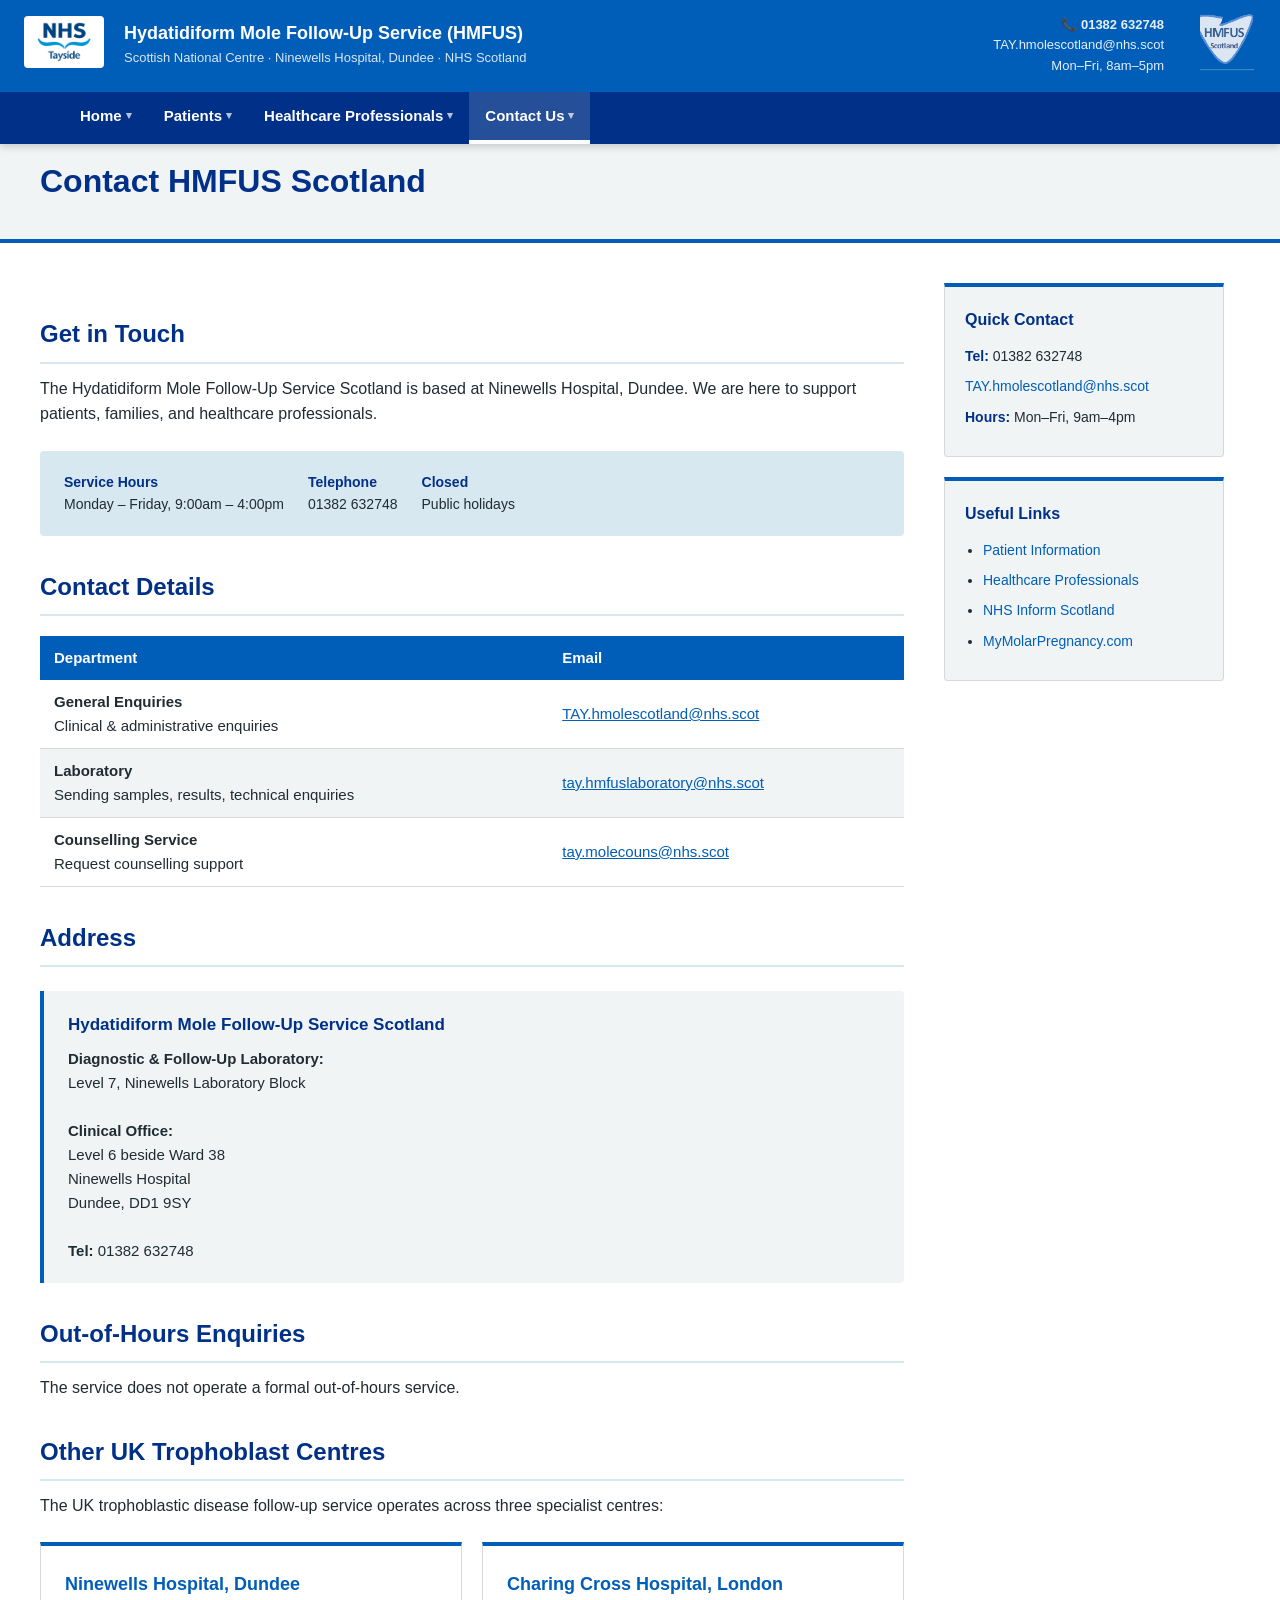
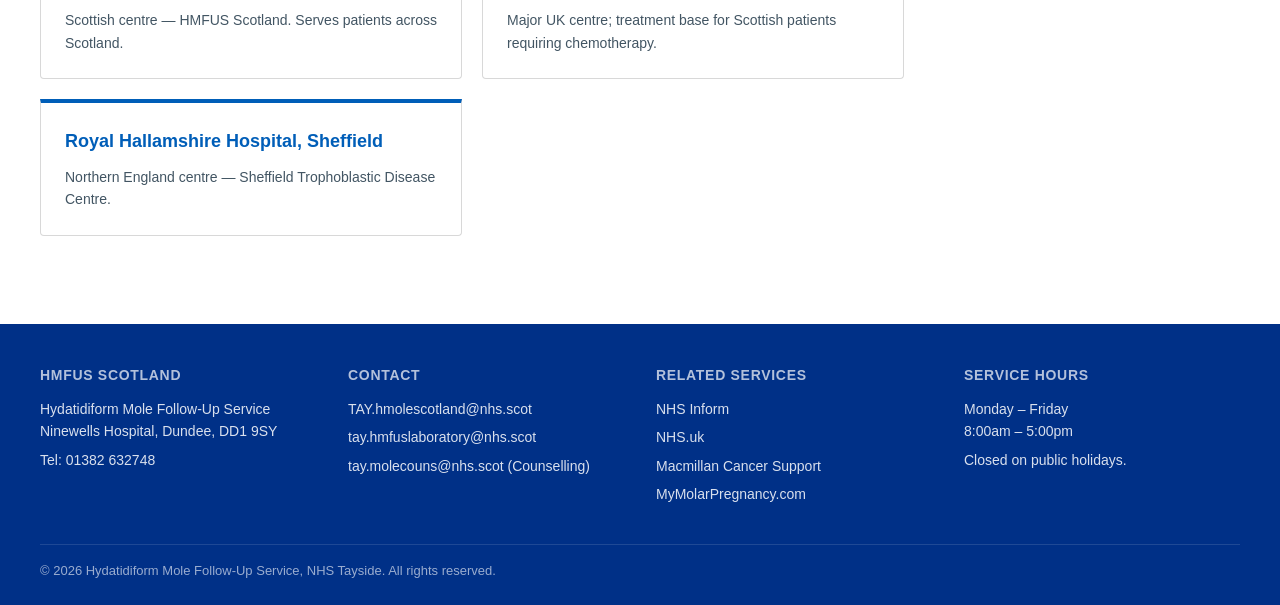
==== commit e53b61a7: "Update contact.html" ====
--- a/contact.html
+++ b/contact.html
@@ -25,7 +25,7 @@
       <p>The Hydatidiform Mole Follow-Up Service Scotland is based at Ninewells Hospital, Dundee. We are here to support patients, families, and healthcare professionals.</p>
 
       <div class="nhs-info-strip">
-        <div class="nhs-info-strip__item"><strong>Service Hours</strong> Monday – Friday, 8:00am – 5:00pm</div>
+        <div class="nhs-info-strip__item"><strong>Service Hours</strong> Monday – Friday, 9:00am – 4:00pm</div>
         <div class="nhs-info-strip__item"><strong>Telephone</strong> 01382 632748</div>
         <div class="nhs-info-strip__item"><strong>Closed</strong> Public holidays</div>
       </div>
@@ -64,7 +64,7 @@
       </div>
 
       <h2>Out-of-Hours Enquiries</h2>
-      <p>The service does not operate a formal out-of-hours service, but every attempt is made to meet urgent clinical need. For service provision outside standard hours, please arrange in advance by contacting the Clinical Scientist.</p>
+      <p>The service does not operate a formal out-of-hours service. </p>
 
       <h2>Other UK Trophoblast Centres</h2>
       <p>The UK trophoblastic disease follow-up service operates across three specialist centres:</p>
@@ -90,7 +90,7 @@
         <h3>Quick Contact</h3>
         <p><strong>Tel:</strong> 01382 632748</p>
         <p><a href="mailto:TAY.hmolescotland@nhs.scot">TAY.hmolescotland@nhs.scot</a></p>
-        <p><strong>Hours:</strong> Mon–Fri, 8am–5pm</p>
+        <p><strong>Hours:</strong> Mon–Fri, 9am–4pm</p>
       </div>
       <div class="nhs-sidebar-box">
         <h3>Useful Links</h3>
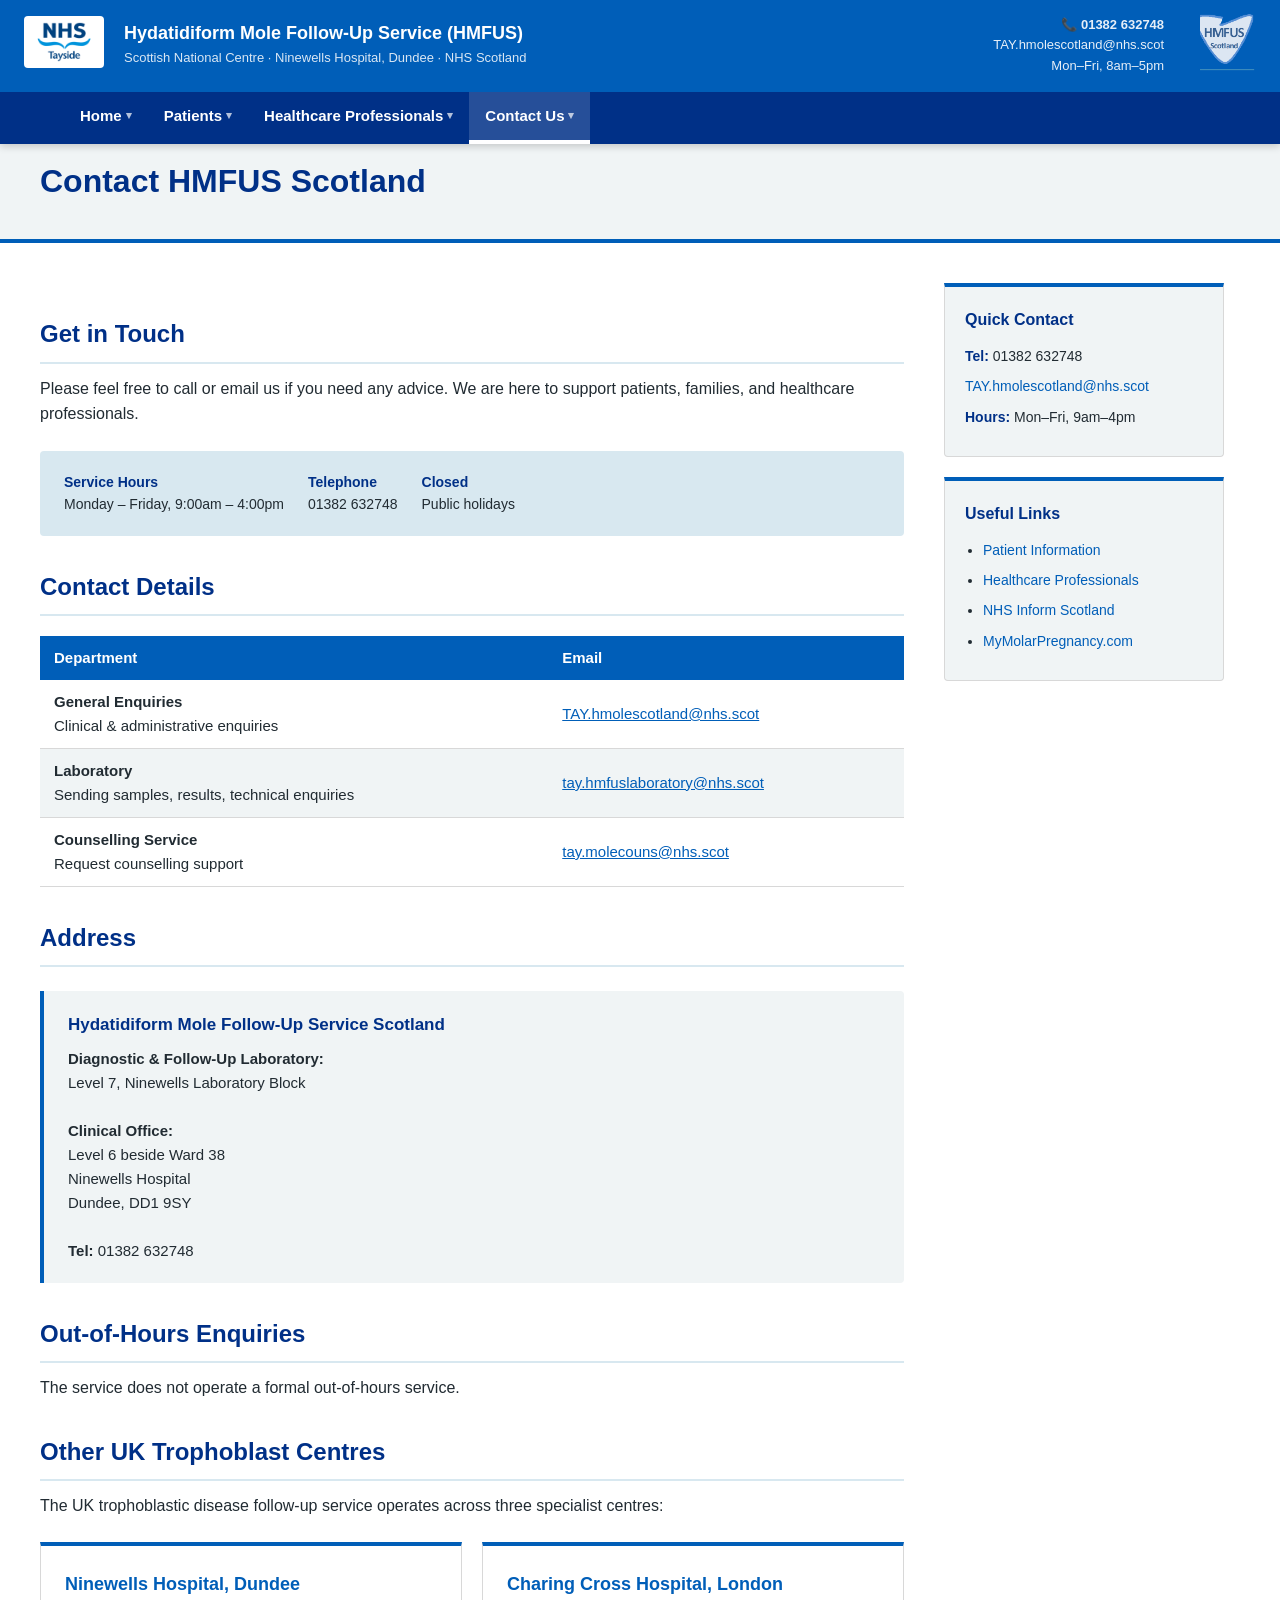
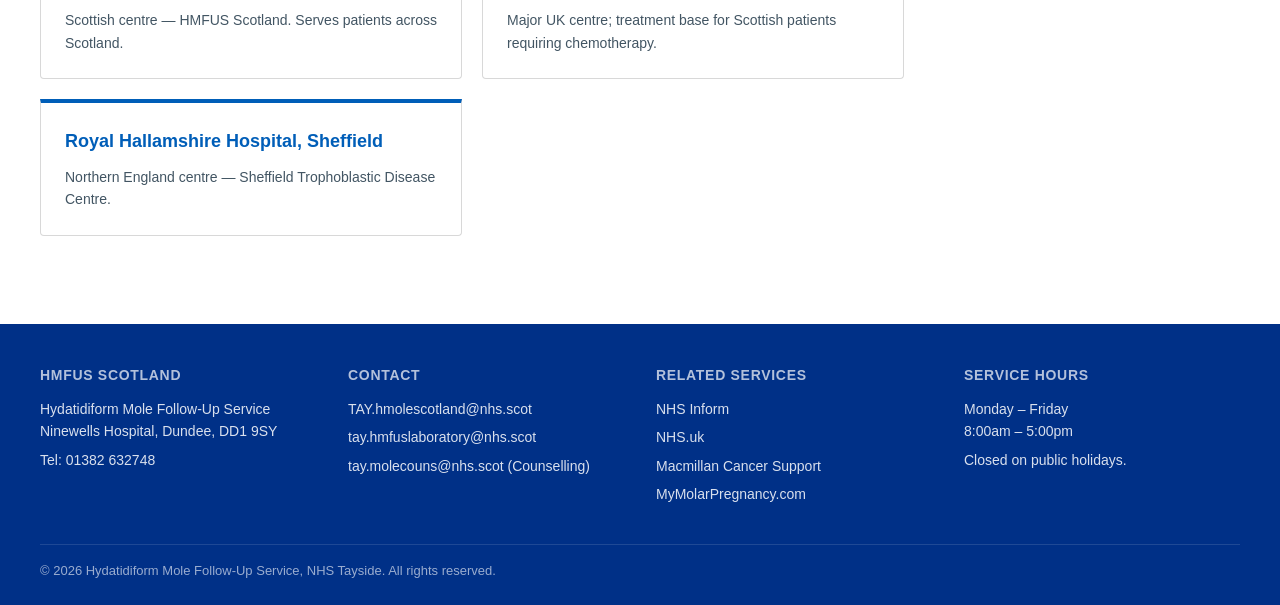
==== commit b786b050: "Update contact.html" ====
--- a/contact.html
+++ b/contact.html
@@ -22,7 +22,7 @@
     <div>
 
       <h2>Get in Touch</h2>
-      <p>The Hydatidiform Mole Follow-Up Service Scotland is based at Ninewells Hospital, Dundee. We are here to support patients, families, and healthcare professionals.</p>
+      <p>Please feel free to call or email us if you need any advice. We are here to support patients, families, and healthcare professionals.</p>
 
       <div class="nhs-info-strip">
         <div class="nhs-info-strip__item"><strong>Service Hours</strong> Monday – Friday, 9:00am – 4:00pm</div>
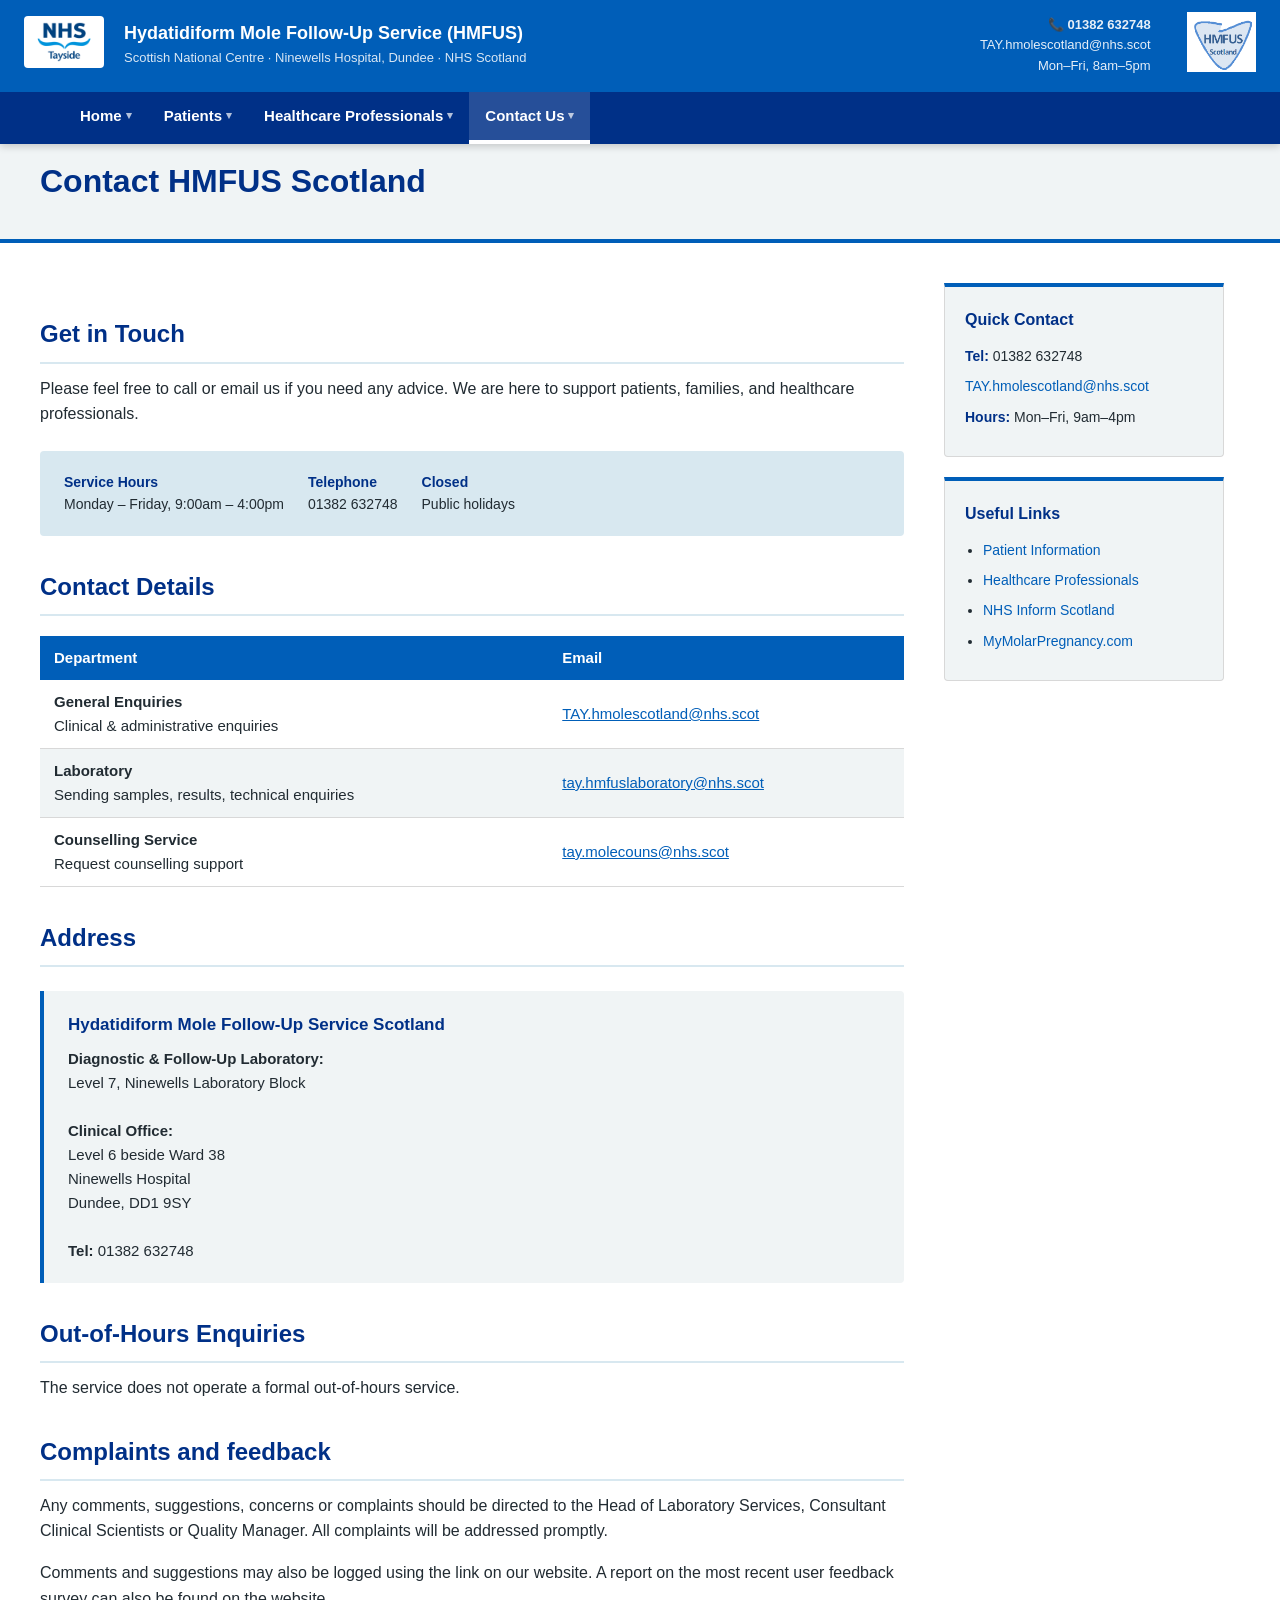
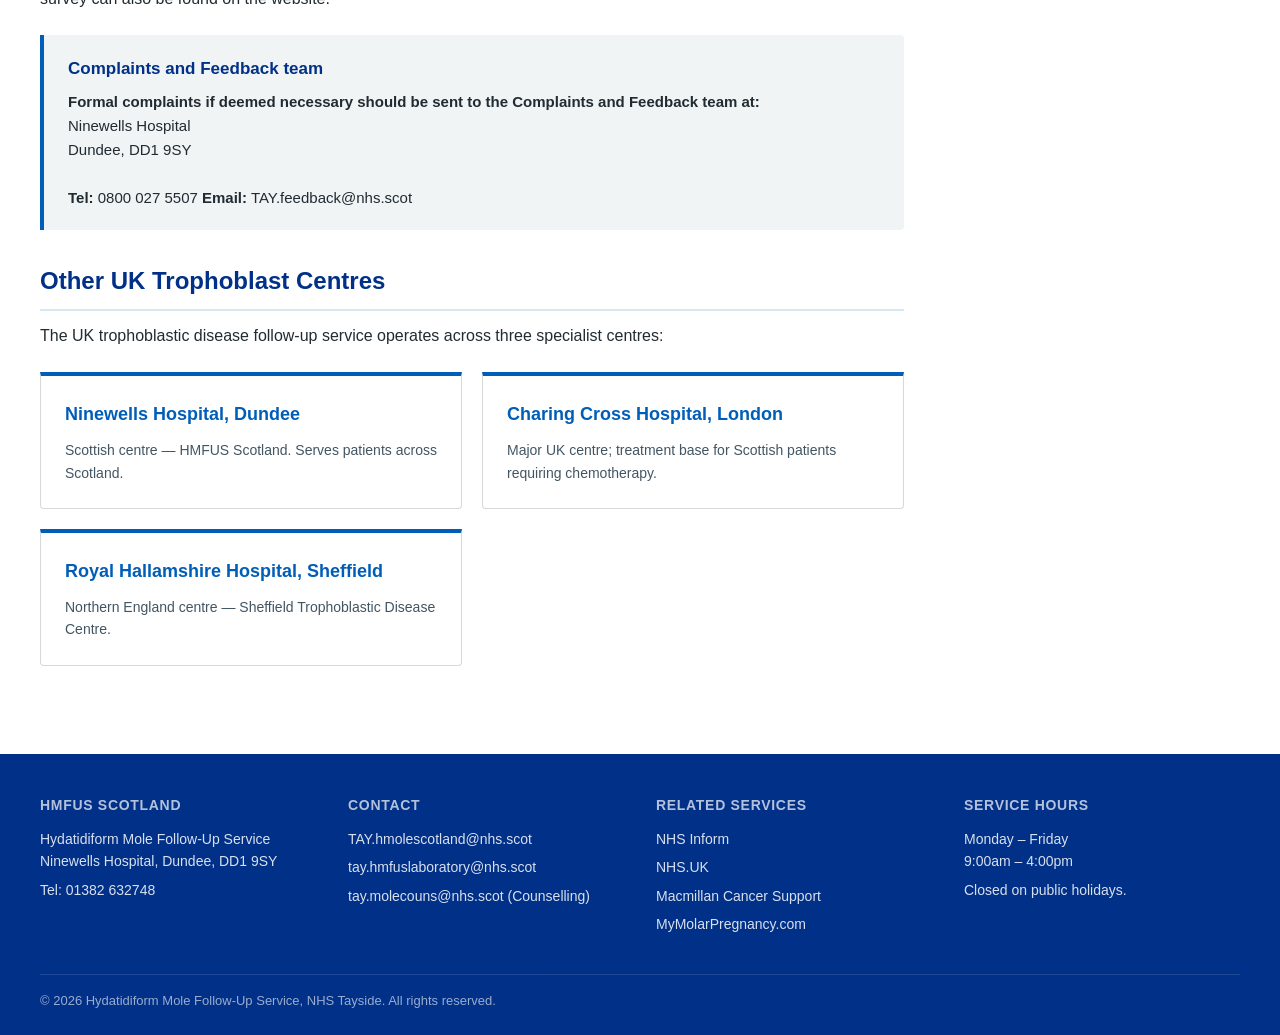
==== commit d9a35165: "Update contact.html" ====
--- a/contact.html
+++ b/contact.html
@@ -66,6 +66,20 @@
       <h2>Out-of-Hours Enquiries</h2>
       <p>The service does not operate a formal out-of-hours service. </p>
 
+      <h2>Complaints and feedback</h2>
+      <p>Any comments, suggestions, concerns or complaints should be directed to the Head of Laboratory Services, Consultant Clinical Scientists or Quality Manager. All complaints will be addressed promptly. </p>
+      <p>Comments and suggestions may also be logged using the link on our website. A report on the most recent user feedback survey can also be found on the website.</p>
+      <div class="nhs-callout">
+        <h4>Complaints and Feedback team</h4>
+        <p>
+          <strong>Formal complaints if deemed necessary should be sent to the Complaints and Feedback team at:</strong><br>
+          Ninewells Hospital<br>
+          Dundee, DD1 9SY<br><br>
+          <strong>Tel:</strong> 0800 027 5507
+          <strong>Email:</strong> TAY.feedback@nhs.scot
+        </p>
+      </div>
+
       <h2>Other UK Trophoblast Centres</h2>
       <p>The UK trophoblastic disease follow-up service operates across three specialist centres:</p>
       <div class="nhs-card-grid">
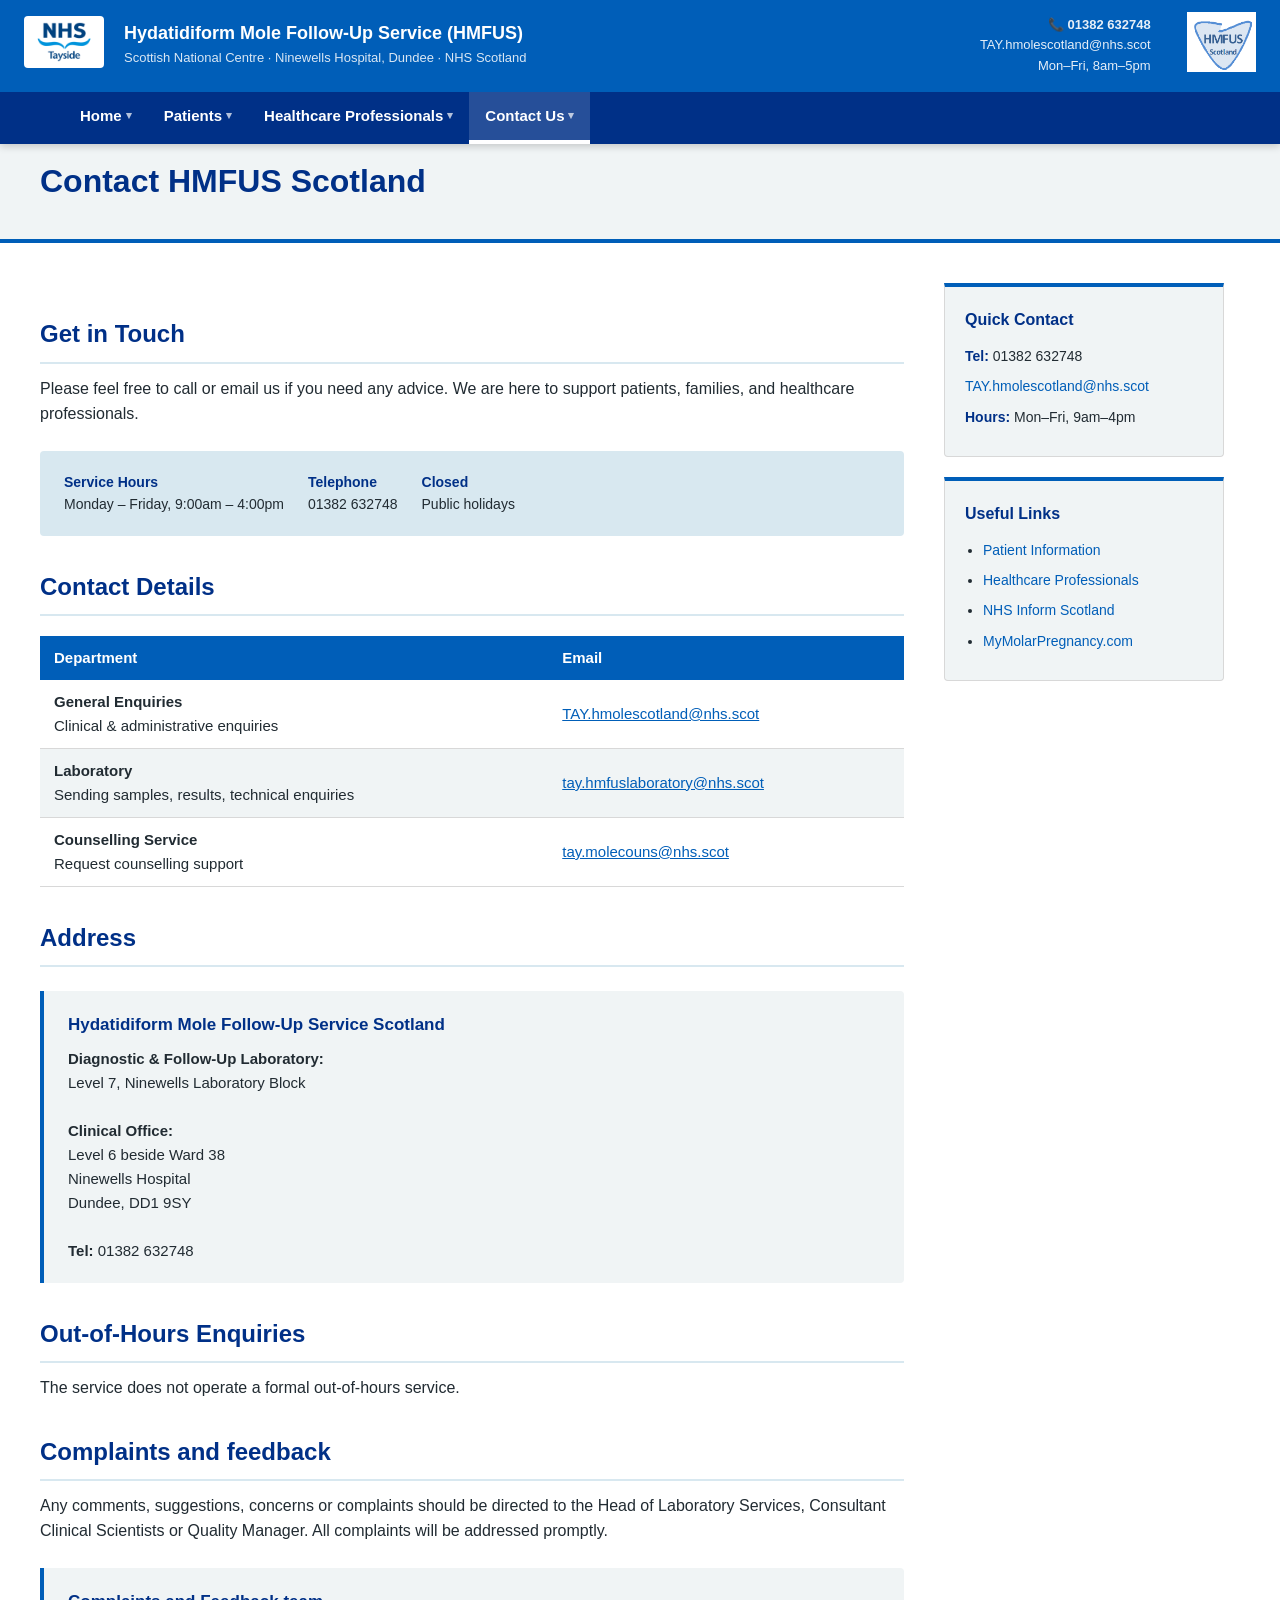
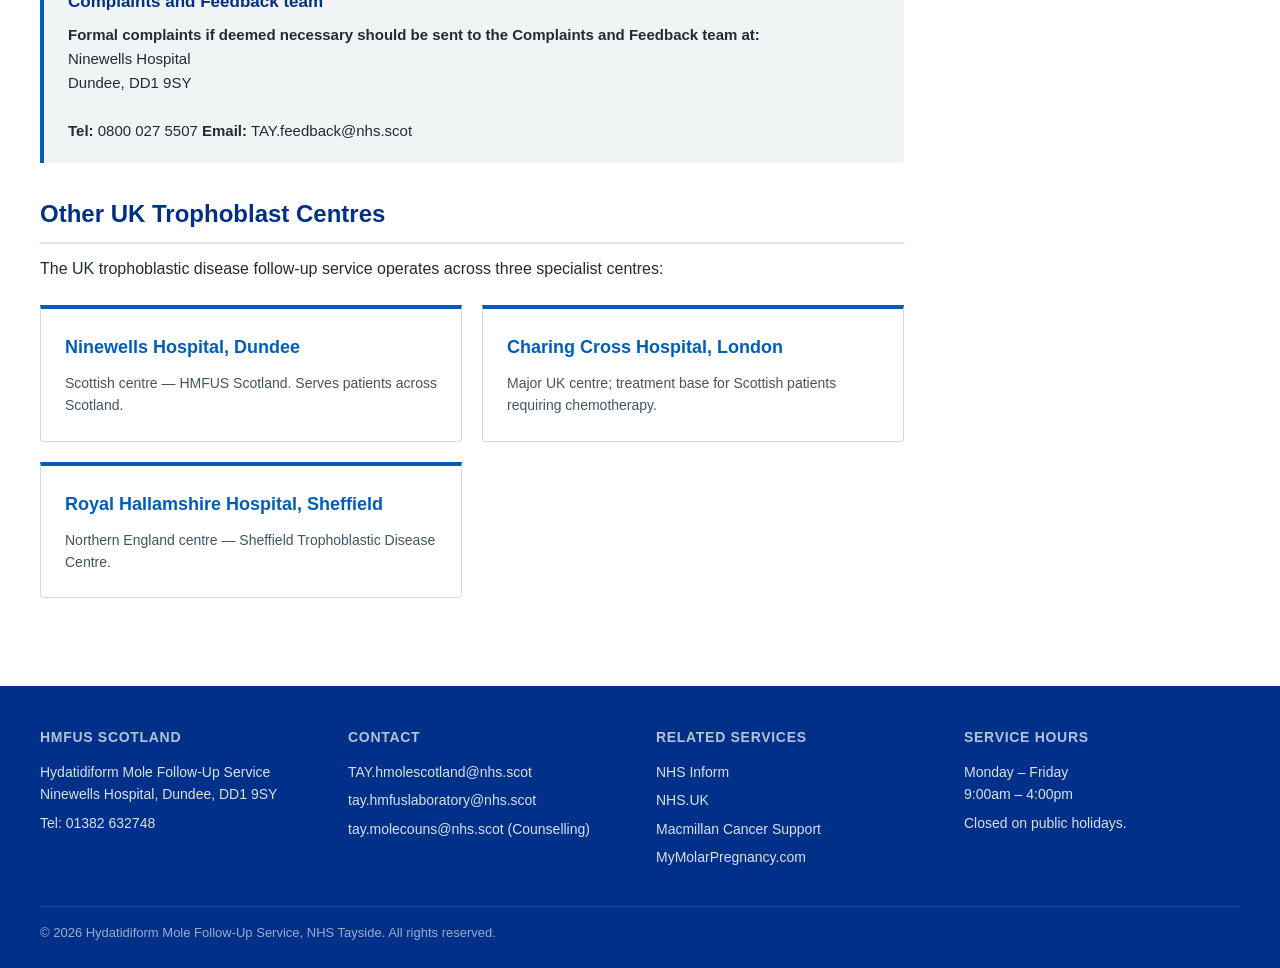
==== commit 4dac10ea: "Update contact.html" ====
--- a/contact.html
+++ b/contact.html
@@ -68,7 +68,6 @@
 
       <h2>Complaints and feedback</h2>
       <p>Any comments, suggestions, concerns or complaints should be directed to the Head of Laboratory Services, Consultant Clinical Scientists or Quality Manager. All complaints will be addressed promptly. </p>
-      <p>Comments and suggestions may also be logged using the link on our website. A report on the most recent user feedback survey can also be found on the website.</p>
       <div class="nhs-callout">
         <h4>Complaints and Feedback team</h4>
         <p>
